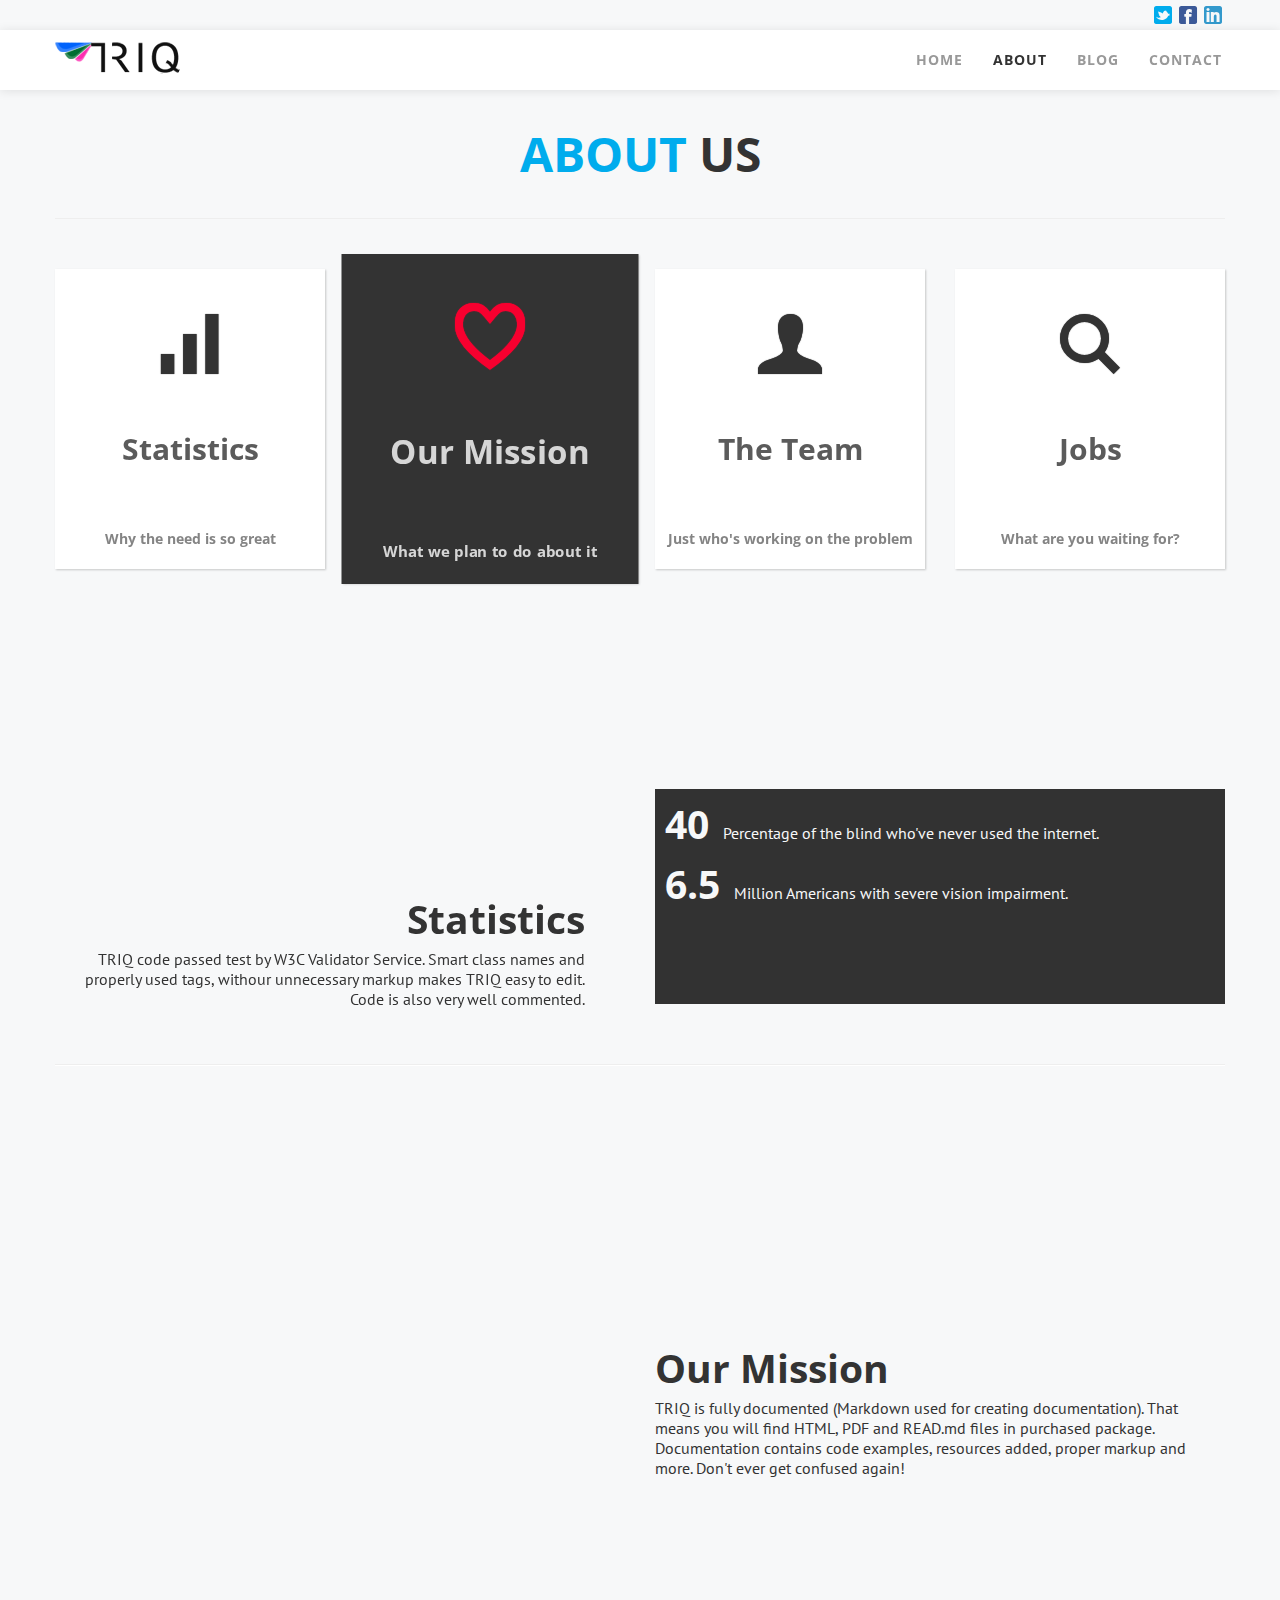
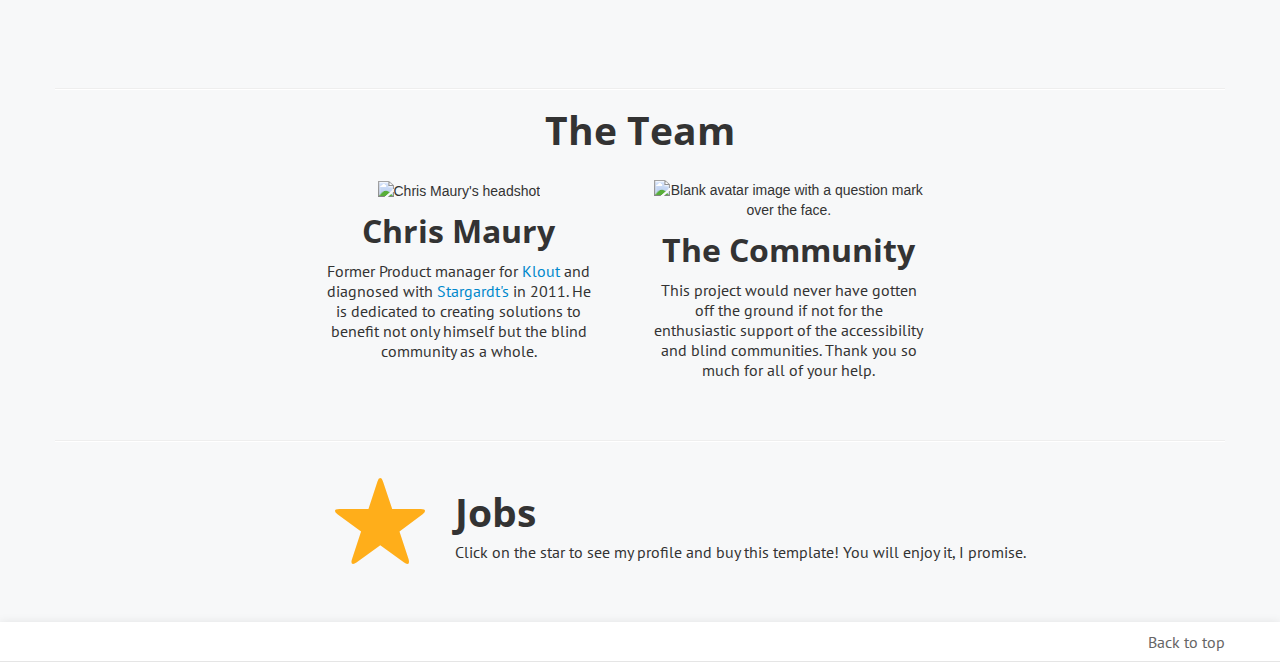
==== Template/about.html @ e73885c7 "most recent changes" ====
<!DOCTYPE html>
<html lang="en">
  <head>
    <meta charset="utf-8">
    <title>ABOUT | TRIQ Bootstrap template</title>
    <meta name="viewport" content="width=device-width, initial-scale=1.0">
    <meta name="description" content="Responsive HTML template for your app/company">
    <meta name="author" content="Oskar Żabik (oskar.zabik@gmail.com)">

    <!-- Le styles -->
    <link rel="stylesheet" href="css/bootstrap.min.css">
    <link rel="stylesheet" href="css/bootstrap-responsive.min.css">

    <link rel="stylesheet" href="css/font-awesome.css">
    <link rel="stylesheet" href="css/websymbols.css">
    <link rel="stylesheet" href="css/triq.css">
    <link rel="stylesheet" href="css/triq-responsive.css">

    <link rel="stylesheet" href="css/demo.css">

    <!-- Le HTML5 shim, for IE6-8 support of HTML5 elements -->
    <!--[if lt IE 9]>
    <script src="http://html5shim.googlecode.com/svn/trunk/html5.js"></script>
    <![endif]-->
    <!--[if IE 7]><link rel="stylesheet" href="/stylesheets/font-awesome-ie7.css"><![endif]-->

    <!-- Le favicon -->
    <link rel="shortcut icon" href="favicon.ico">

  </head>

  <body>

    <!-- Le before-navbar info -->
    <div class="before-navbar">
      <div class="container">

        <div class="pull-right">
            <p>
                <a href="#"><i class="icon-twitter-sign color-twitter"></i></a>
                <a href="#"><i class="icon-facebook-sign color-facebook"></i></a>
                <a href="#"><i class="icon-linkedin-sign color-linkedin"></i></a>
            </p>
        </div>

      </div>
    </div>

    <!-- Le TRIQ navigation -->
    <div class="navbar navbar-fixed-top">
      <div class="navbar-inner">
        <div class="container">
          <a class="brand" href="/"><img src="logo.png" alt="TRIQ template"></a>
          <a href="#footer-nav" class="btn btn-simple visible-phone pull-right">Menu</a>
          <ul class="nav pull-right hidden-phone">
            <li><a href="index.html">Home</a></li>
            <li class="active"><a href="about.html">About</a></li>
            <li><a href="blog.html">Blog</a></li>
            <li><a href="contact.html">Contact</a></li>
          </ul>
        </div>
      </div>
    </div>

	<div class="container">
		<h1 class="page-header"> <span class="color-twitter">ABOUT</span> US</h1>
		
		<div class="row">
			<ul class="ca-menu unstyled">
			    <li class="span3">
			        <a href="#stats">
			            <span class="ca-icon">u</span>
			            <div class="ca-content">
			                <h2 class="ca-main">Statistics</h2>
			                <h3 class="ca-sub">Why the need is so great</h3>
			            </div>
			        </a>
			    </li>
			    <li class="span3 active">
	                <a href="#mission">
	                    <span class="ca-icon" id="heart">O</span>
	                    <div class="ca-content">
	                        <h2 class="ca-main">Our Mission</h2>
	                        <h3 class="ca-sub">What we plan to do about it</h3>
	                    </div>
	                </a>
	            </li>
	            <li class="span3">
	                <a href="#team">
	                    <span class="ca-icon">U</span>
	                    <div class="ca-content">
	                        <h2 class="ca-main">The Team</h2>
	                        <h3 class="ca-sub">Just who's working on the problem</h3>
	                    </div>
	                </a>
	            </li>
	            <li class="span3">
	                <a href="#jobs">
	                    <span class="ca-icon">L</span>
	                    <div class="ca-content">
	                        <h2 class="ca-main">Jobs</h2>
	                        <h3 class="ca-sub">What are you waiting for?</h3>
	                    </div>
	                </a>
	            </li>
			</ul>
		</div>
	
	</div>


	<div class="showcase-container demo">
		<div id="stats" class="text-wraper">
      <div class="row">
        <div class="text demo-1 span6">
        <h1>Statistics</h1>
        <p>TRIQ code passed test by W3C Validator Service. Smart class names and properly used tags, withour unnecessary markup makes TRIQ easy to edit. Code is also very well commented.</p>
      </div>
      <div id="stats-box" class='pull-right span6'>
        <div id="stats" class="pull-left">
          <h1 class="inverted">40</h1> <p class="inverted">Percentage of the blind who've never used the internet.</p>
          <br>
          <br>
          <h1 class="inverted">6.5</h1> <p class="inverted">Million Americans with severe vision impairment.</p>
        </div> 
      </div>
      </div>
		</div>
	</div>
	<div class="clearfix"></div>

	<div class="container">
		<hr>

		<div id="mission" class="row demo-2">
			<div class="span6"></div>
			<div class="span6">
				<h1>Our Mission</h1>
				<p>TRIQ is fully documented (Markdown used for creating documentation). That means you will find HTML, PDF and READ.md files in purchased package. Documentation contains code examples, resources added, proper markup and more. Don't ever get confused again!</p>
			</div>
		</div>

		<hr>
		<h1 id="team" class="centered">The Team</h1>
		<br>
		<div class="ul-centered">
			<ul class="unstyled pagination-centered thumbnails browsers">
				<li>
          <div class="span3">
            <img src="img/profile.jpg" alt="Chris Maury's headshot">
            <h2>Chris Maury</h2>
            <p>Former Product manager for <a href="http://klout.com"target="_blank">Klout</a> and diagnosed with <a href="http://wikipedia.org/wiki/Stargardt_disease" target="_blank">Stargardt's</a> in 2011. He is dedicated to creating solutions to benefit not only himself but the blind community as a whole.</p>
          </div>
        </li>
				<li>
          <div class="span3">
            <img src="img/gravatar.png" alt="Blank avatar image with a question mark over the face.">
            <h2>The Community</h2>
            <p>This project would never have gotten off the ground if not for the enthusiastic support of the accessibility and blind communities. Thank you so much for all of your help.</p>
          </div>
        </li>
			</ul>
		</div>
		<hr>

		<div id="jobs" class="row demo-4">
			<div class="span4"><a href="/contact.html#contact"><i class="icon-websymbols" style="font-size: 86px;">R</i></a></div>
			<div class="span8">
				<h1>Jobs</h1>
				<p>Click on the star to see my profile and buy this template! You will enjoy it, I promise.</p>
			</div>
		</div>	
	</div>

    <!-- Le Footer -->
    <div class="background-white footer">
      <div class="container">
        <p class="pull-right"><a id="toplink" href="#">Back to top</a></p>
        <ul id="footer-nav" class="nav visible-phone">
          <hr>
          <h3 class="centered">Menu</h3>
          <li class="active"><a href="index.html">Home</a></li>
          <li><a href="about.html">About</a></li>
          <li><a href="blog.html">Blog</a></li>
          <li><a href="contact.html">Contact</a></li>
        </ul>
      </div>
    </div>

    <!-- Le javascript
    ================================================== -->
    <!-- Placed at the end of the document so the pages load faster -->
    <script src="js/jquery.js"></script>
    <script src="js/bootstrap.js"></script>
    <script src="js/jquery.scrollto-1.4.3.1-min.js"></script>  
    <script src="js/jquery.localscroll-1.2.7-min.js"></script>
    <script src="js/triq.js"></script>

  </body>
</html>
---- Template/css/websymbols.css ----
/* Generated by Font Squirrel (http://www.fontsquirrel.com) on November 16, 2011 */

@font-face {
    font-family: 'WebSymbolsRegular';
    src: url('../font/websymbols-regular-webfont.eot');
    src: url('../font/websymbols-regular-webfont.eot?#iefix') format('embedded-opentype'),
         url('../font/websymbols-regular-webfont.woff') format('woff'),
         url('../font/websymbols-regular-webfont.ttf') format('truetype'),
         url('../font/websymbols-regular-webfont.svg#WebSymbolsRegular') format('svg');
    font-weight: normal;
    font-style: normal;
}

i.icon-websymbols {
	font-family: 'WebSymbolsRegular';
	font-style: normal;
	font-size: 14px;
}
---- Template/css/triq.css ----
@import url(http://fonts.googleapis.com/css?family=Open+Sans+Condensed:300,700);
@import url(http://fonts.googleapis.com/css?family=Alegreya:400italic);
@import url(http://fonts.googleapis.com/css?family=Lato:300,400,700);
@import url(http://fonts.googleapis.com/css?family=PT+Sans:400,700);
/* 
*           Layout stylesheet
* ======================================
* Project:     TRIQ
* Version:     1.0
* Last change: 10/20/2012
* Author:      Oskar Zabik
* Author URI:  oskar.zabik@gmail.com
* --------------------------------------
*           Table of contents
* ======================================
* 
* $BEFORE_NAVBAR - signup/short contact row
* $NAVBAR - navigation
* $GLOBAL
*     $$SHOWCASE
*     $$BACKGROUNDS
*     $$ANIMATED-MENUS
*     $$HOMEPAGE-ELEMENTS
*     $$QUOTES
*     $$FONT-ICON-COLORS
*     $$ICON-SQUARED - css3 animated icons
*     $$CAROUSEL
*     $$BUTTON_STYLES
* $FOOTER
* $FONTS
*     $$FONT-GLOBALS
*     $$FONT-BLOG
*     $$FONT-BLOG
* $BLOG
* $PORTFOLIO
*     $$FULL-WIDTH
*     $$THUMNAILS
* $CONTACT
*/
/* $BEFORE-NAVBAR */
.before-navbar {
  position: fixed;
  top: 0;
  width: 100%;
}
.before-navbar a {
  position: relative;
  top: 4px;
  margin-right: 3px;
}
.before-navbar p {
  margin-top: 2px;
  margin-bottom: 5px;
}

/* $NAVBAR */
.navbar .btn {
  margin-top: 10px;
}

.navbar .nav.pull-right {
  margin-right: -12px;
}

.navbar .nav > li > a {
  -webkit-box-shadow: none;
  -moz-box-shadow: none;
  box-shadow: none;
  padding: 20px 15px;
  color: #999999;
  text-shadow: none;
}
.navbar .nav > li > a:hover {
  color: inherit;
}
.navbar .nav > li.active > a {
  -webkit-box-shadow: none;
  -moz-box-shadow: none;
  box-shadow: none;
  background: none;
  color: #333333;
}
.navbar .nav > li.active > a:hover {
  -webkit-box-shadow: none;
  -moz-box-shadow: none;
  box-shadow: none;
  background: inherit;
  color: #333333;
}

.navbar-inner {
  border: none;
  background: white;
  background-image: none;
  box-shadow: none;
}
.navbar-inner .brand {
  padding: 12px 20px 10px;
}

/* Dropdowns */
.dropdown-menu {
  margin-top: 11px;
}

.navbar .nav li.dropdown.open > .dropdown-toggle,
.navbar .nav li.dropdown.active > .dropdown-toggle,
.navbar .nav li.dropdown.open.active > .dropdown-toggle {
  background: none;
  color: #333333;
}

.sticky {
  position: fixed;
  top: -100px;
}

/* $GLOBAL */
body {
  padding-top: 90px;
  background: #f7f8f9;
}

.well {
  background: #fff;
}

.ul-centered {
  overflow: hidden;
  width: 100%;
}
.ul-centered ul {
  position: relative;
  left: 50%;
  float: left;
}
.ul-centered ul li {
  position: relative;
  left: -57%;
}

/* $$SHOWCASE */
.showcase-container .text-wraper {
  margin: 0 auto;
  width: 1170px;
}
.showcase-container .text-wraper .text {
  position: absolute;
  max-width: 50%;
}
.showcase-container .text-wraper .text p, .showcase-container .text-wraper .text h1, .showcase-container .text-wraper .text h2, .showcase-container .text-wraper .text h3, .showcase-container .text-wraper .text h4, .showcase-container .text-wraper .text h5 {
  padding-right: 40px;
}

/* $$BACKGROUNDS */
.background-white {
  padding: 10px 0;
  background: #fff;
}

.background-light-grey {
  padding: 10px 0;
  background: #f3f3f3;
}

.background-grey {
  padding: 10px 0;
  background: #333;
}

.background-dark {
  padding: 10px 0;
  background: #111;
}

.background-blue {
  padding: 10px 0;
  background: #e7f4f8;
}

/* $$ANIMATED-MENUS */
.ca-menu li {
  position: relative;
  overflow: hidden;
  margin-bottom: 40px;
  height: 300px;
  background: #fff;
  -webkit-box-shadow: 1px 1px 2px rgba(0, 0, 0, 0.2);
  -moz-box-shadow: 1px 1px 2px rgba(0, 0, 0, 0.2);
  box-shadow: 1px 1px 2px rgba(0, 0, 0, 0.2);
  -webkit-transition: all 300ms linear;
  -moz-transition: all 300ms linear;
  -ms-transition: all 300ms linear;
  -o-transition: all 300ms linear;
  transition: all 300ms linear;
}

.ca-menu li a {
  position: relative;
  display: block;
  width: 100%;
  height: 100%;
  color: #333;
  text-align: left;
}

.ca-icon {
  position: absolute;
  top: 0px;
  left: 0px;
  width: 100%;
  height: 50%;
  color: #333;
  text-align: center;
  text-shadow: 0px 0px 1px #333;
  font-size: 60px;
  font-family: 'WebSymbolsRegular', cursive;
  line-height: 150px;
  -webkit-transition: all 400ms linear;
  -moz-transition: all 400ms linear;
  -ms-transition: all 400ms linear;
  -o-transition: all 400ms linear;
  transition: all 400ms linear;
}

.ca-icon#heart {
  color: #f7002f;
  text-shadow: 0px 0px 1px #f7002f;
}

.ca-content {
  position: absolute;
  top: 50%;
  left: 0px;
  width: 100%;
  height: 50%;
}

.ca-main {
  text-align: center;
  font-size: 30px;
  opacity: 0.8;
  -webkit-transition: all 200ms linear;
  -moz-transition: all 200ms linear;
  -ms-transition: all 200ms linear;
  -o-transition: all 200ms linear;
  transition: all 200ms linear;
}

.ca-sub {
  position: absolute;
  bottom: 0px;
  left: 0px;
  width: 100%;
  color: #666;
  text-align: center;
  font-size: 14px;
  line-height: 40px;
  opacity: 0.8;
  -webkit-transition: all 200ms linear;
  -moz-transition: all 200ms linear;
  -ms-transition: all 200ms linear;
  -o-transition: all 200ms linear;
  transition: all 200ms linear;
}

.ca-menu li:hover, .ca-menu li.active {
  z-index: 999;
  background-color: #333;
  -webkit-transform: scale(1.1);
  -moz-transform: scale(1.1);
  -ms-transform: scale(1.1);
  -o-transform: scale(1.1);
  transform: scale(1.1);
}

.ca-menu li:hover .ca-icon {
  color: #2f96b4;
  font-size: 90px;
}

.ca-menu li:hover .ca-icon#heart {
  -webkit-animation: smallToBig 900ms alternate infinite ease;
  -moz-animation: smallToBig 900ms alternate infinite ease;
  -ms-animation: smallToBig 900ms alternate infinite ease;
  animation: smallToBig 900ms alternate infinite ease;
}

.ca-menu li.active .ca-icon#heart {
  -webkit-animation: none;
  -moz-animation: none;
  -ms-animation: none;
  animation: none;
}

.ca-menu li:hover .ca-main {
  color: #FFF;
  -webkit-animation: smallToBig 300ms ease;
  -moz-animation: smallToBig 300ms ease;
  -ms-animation: smallToBig 300ms ease;
  animation: smallToBig 300ms ease;
}

.ca-menu li.active .ca-main {
  color: #FFF;
  transform: scale(1);
  -webkit-animation: none;
  -moz-animation: none;
  -ms-animation: none;
  animation: none;
}

.ca-menu li:hover .ca-sub {
  color: #FFF;
  -webkit-animation: moveFromBottom 500ms ease;
  -moz-animation: moveFromBottom 500ms ease;
  -ms-animation: moveFromBottom 500ms ease;
  animation: moveFromBottom 500ms ease;
}

.ca-menu li.active .ca-sub {
  color: #FFF;
  -webkit-animation: none;
  -moz-animation: none;
  -ms-animation: none;
  animation: none;
}

/* animations used in ca-menu */
@-webkit-keyframes smallToBig {
  from {
    -webkit-transform: scale(0.1);
  }

  to {
    -webkit-transform: scale(1);
  }
}

@-moz-keyframes smallToBig {
  from {
    -moz-transform: scale(0.1);
  }

  to {
    -moz-transform: scale(1);
  }
}

@-ms-keyframes smallToBig {
  from {
    -ms-transform: scale(0.1);
  }

  to {
    -ms-transform: scale(1);
  }
}

@-webkit-keyframes moveFromBottom {
  from {
    -webkit-transform: translateY(100%);
  }

  to {
    -webkit-transform: translateY(0%);
  }
}

@-moz-keyframes moveFromBottom {
  from {
    -moz-transform: translateY(100%);
  }

  to {
    -moz-transform: translateY(0%);
  }
}

@-ms-keyframes moveFromBottom {
  from {
    -ms-transform: translateY(100%);
  }

  to {
    -ms-transform: translateY(0%);
  }
}

/* $$HOMEPAGE-ELEMENTS */
.featured {
  padding: 40px 0;
  height: 100%;
  vertical-align: middle;
}
.featured .excerpt {
  height: 100%;
  vertical-align: middle;
}
.featured img {
  max-width: 100%;
}

.testimonials {
  padding: 40px 0;
}

.info-centered {
  margin-top: 50px;
  margin-bottom: 50px;
  text-align: center;
}
.info-centered p {
  display: inline-block;
  margin-top: 28px;
  margin-right: 15px;
  vertical-align: top;
}

.strip {
  padding: 20px 0;
}
.strip p {
  margin-top: 8px;
  margin-bottom: 0;
}

/* $$QUOTES */
.quote-cloud {
  margin: 40px 0;
}
.quote-cloud .attribution {
  position: relative;
  padding: 20px 100px 20px 20px;
  text-align: right;
}
.quote-cloud .thumb {
  position: absolute;
  right: 10px;
  bottom: 5px;
  display: block;
  width: 70px;
  height: 70px;
  border: 5px solid #fff;
  box-shadow: inset 1px 1px 3px rgba(0, 0, 0, 0.2), 0 1px 2px rgba(0, 0, 0, 0.4);
}

.quote-cloud blockquote {
  position: relative;
  padding: 30px;
  border-radius: 5px;
  background: #fff;
  box-shadow: inset 0 2px 0 rgba(204, 204, 204, 0.7), -4px -3px 20px rgba(0, 0, 0, 0.2);
}
.quote-cloud blockquote:after, .quote-cloud blockquote:before {
  position: absolute;
  top: 100%;
  width: 0;
  height: 0;
  border: solid transparent;
  content: " ";
  pointer-events: none;
}
.quote-cloud blockquote:after {
  top: 100%;
  right: 40px;
  margin-left: -10px;
  border-width: 10px;
  border-top-color: #fff;
}
.quote-cloud blockquote:before {
  left: 65%;
  margin-left: -11px;
  border-width: 11px;
  border-top-color: rgba(0, 0, 0, 0.01);
}

.quote-cloud blockquote p {
  position: relative;
}
.quote-cloud blockquote p:before {
  position: absolute;
  top: 0px;
  left: -105px;
  color: #333333;
  content: '\201C';
  text-shadow: 7px 14px 10px rgba(0, 0, 0, 0.1);
  font-weight: 700;
  font-style: normal;
  font-size: 175px;
  font-family: serif;
}

/* dont make font icons underlined on hover inside link */
a > i {
  color: #666666;
  font-size: 24px;
}
a > i:hover {
  text-decoration: none;
}

/* $$FONT-ICON-COLORS */
a:hover > i.hover-color-facebook {
  color: #3B5998;
}

a:hover > i.hover-color-twitter {
  color: #00ACED;
}

a:hover > i.hover-color-pinterest {
  color: #CB2027;
}

a:hover > i.hover-color-github {
  color: #4183C4;
}

a:hover > i.hover-color-linkedin {
  color: #3399CC;
}

.color-facebook {
  color: #3B5998;
}

.color-twitter {
  color: #00ACED;
}

.color-pinterest {
  color: #CB2027;
}

.color-github {
  color: #4183C4;
}

.color-linkedin {
  color: #3399CC;
}

/* $$ICON-SQUARED */
a.icon-squared {
  position: relative;
  display: inline-block;
  width: 80px;
  height: 80px;
  text-align: center;
}
a.icon-squared i {
  font-size: 36px;
  line-height: 40px;
}
a.icon-squared article {
  -webkit-transition: -webkit-transform 0.4s linear, background-color 0s linear, color 0s linear;
  -webkit-transition-delay: 0s, 0.2s, 0.2s;
  -moz-transition: -moz-transform 0.4s linear, background-color 0s linear 0.2s, color 0s linear 0.2s;
  -o-transition: -o-transform 0.4s linear, background-color 0s linear 0.2s, color 0s linear 0.2s;
  transition: transform 0.4s linear, background-color 0s linear 0.2s, color 0s linear 0.2s;
  -webkit-transform: perspective(300px) rotateY(0deg);
  -moz-transform: perspective(300px) rotateY(0deg);
  -ms-transform: perspective(300px) rotateY(0deg);
  -o-transform: perspective(300px) rotateY(0deg);
  transform: perspective(300px) rotateY(0deg);
  position: absolute;
  display: block;
  width: 100%;
  height: 100%;
  background-color: #333;
  box-shadow: 0 0 6px -2px black, 0 0 45px -20px black;
  color: #fff;
  line-height: 90px;
  cursor: pointer;
}
a.icon-squared span {
  display: block;
  transition: transform 0s linear 0.2s, text-shadow 0s linear 0.2s;
  -webkit-font-smoothing: subpixel-antialiased;
  font-smoothing: antialiased;
}

a.icon-squared:hover article {
  -webkit-transition: -webkit-transform 0.2s linear, background-color 0s linear, color 0s linear;
  -webkit-transition-delay: 0s, 0.1s, 0.1s;
  -moz-transition: -moz-transform 0.2s linear, background-color 0s linear 0.1s, color 0s linear 0.1s;
  -o-transition: -o-transform 0.2s linear, background-color 0s linear 0.1s, color 0s linear 0.1s;
  transition: transform 0.2s linear, background-color 0s linear 0.1s, color 0s linear 0.1s;
  -webkit-transform: perspective(300px) rotateY(180deg);
  -moz-transform: perspective(300px) rotateY(180deg);
  -ms-transform: perspective(300px) rotateY(180deg);
  -o-transform: perspective(300px) rotateY(180deg);
  transform: perspective(300px) rotateY(180deg);
  color: #eee;
}

a.icon-squared:hover span {
  -webkit-transition: -webkit-transform 0s linear, text-shadow 0s linear;
  -webkit-transition-delay: 0.1s, 0.1s;
  -moz-transition: -moz-transform 0s linear 0.1s, text-shadow 0s linear 0.1s;
  -o-transition: -o-transform 0s linear 0.1s, text-shadow 0s linear 0.1s;
  transition: transform 0s linear 0.1s, text-shadow 0s linear 0.1s;
  -webkit-transform: scale(-1, 1);
  -moz-transform: scale(-1, 1);
  -ms-transform: scale(-1, 1);
  -o-transform: scale(-1, 1);
  transform: scale(-1, 1);
  text-shadow: 0 0 50px rgba(255, 255, 255, 0.5);
}

a.icon-squared.color-facebook:hover article {
  background-color: #3B5998;
}

a.icon-squared.color-twitter:hover article {
  background-color: #00ACED;
}

a.icon-squared.color-pinterest:hover article {
  background-color: #CB2027;
}

a.icon-squared.color-github:hover article {
  background-color: #4183C4;
}

a.icon-squared.color-linkedin:hover article {
  background-color: #3399CC;
}

/* $$CAROUSEL */
.carousel-control {
  top: 50%;
  border: none;
  background: none;
  color: #333;
}
.carousel-control:hover {
  color: inherit;
}

.carousel {
  border: 3px solid #FFF;
}
.carousel .item {
  margin: 0 auto;
}
.carousel.add-shadow:after {
  position: absolute;
  left: 50%;
  display: block;
  margin: 3px auto;
  margin-left: -390px;
  width: 957px;
  height: 43px;
  background: url(../img/slider_shadow_medium.png) no-repeat;
  content: "";
}

/* $$BUTTON-STYLES */
.btn-simple {
  -webkit-border-radius: 5px;
  -moz-border-radius: 5px;
  -ms-border-radius: 5px;
  -o-border-radius: 5px;
  border-radius: 5px;
  padding: 7px 30px;
  border: none;
  background-image: none;
  text-shadow: none;
  -webkit-box-shadow: 2px 2px 2px rgba(0, 0, 0, 0.2);
  -moz-box-shadow: 2px 2px 2px rgba(0, 0, 0, 0.2);
  box-shadow: 2px 2px 2px rgba(0, 0, 0, 0.2);
}

.btn-wide {
  display: block;
  margin: 20px 0 20px;
  width: 100%;
}

.btn-huge {
  padding: 8px 50px;
}

.btn-arrow-right {
  -webkit-border-radius: 0;
  -moz-border-radius: 0;
  -ms-border-radius: 0;
  -o-border-radius: 0;
  border-radius: 0;
  -webkit-box-shadow: none;
  -moz-box-shadow: none;
  box-shadow: none;
  position: relative;
}
.btn-arrow-right:after {
  position: absolute;
  top: 0;
  right: -17px;
  width: 0;
  height: 0;
  border-top: 17px solid transparent;
  border-bottom: 17px solid transparent;
  border-left: 17px solid #fe690f;
  content: "";
}

.btn-orange {
  background: #fe690f;
  color: #fff;
}
.btn-orange:hover {
  background: #fe690f;
}
.btn-orange:active {
  -webkit-box-shadow: none;
  -moz-box-shadow: none;
  box-shadow: none;
}
.btn-orange.btn-huge {
  position: relative;
  left: -40px;
  margin-top: 40px;
  padding: 30px 60px;
}
.btn-orange.btn-huge.btn-arrow-right:after {
  right: -40px;
  border-top: 40px solid transparent;
  border-bottom: 40px solid transparent;
  border-left: 40px solid #fe690f;
}

.btn-blue {
  background: #2f96b4;
  color: #fff;
}
.btn-blue:hover {
  background: #2f96b4;
}
.btn-blue:active {
  -webkit-box-shadow: none;
  -moz-box-shadow: none;
  box-shadow: none;
}
.btn-blue.btn-huge {
  position: relative;
  left: -40px;
  margin-top: 40px;
  padding: 30px 60px;
}
.btn-blue.btn-huge.btn-arrow-right:after {
  right: -40px;
  border-top: 40px solid transparent;
  border-bottom: 40px solid transparent;
  border-left: 40px solid #2f96b4;
}

/* $FOOTER */
.footer {
  -webkit-box-shadow: inset 0 -1px 0 rgba(0, 0, 0, 0.1), 0 1px 10px rgba(0, 0, 0, 0.1);
  -moz-box-shadow: inset 0 -1px 0 rgba(0, 0, 0, 0.1), 0 1px 10px rgba(0, 0, 0, 0.1);
  box-shadow: inset 0 -1px 0 rgba(0, 0, 0, 0.1), 0 1px 10px rgba(0, 0, 0, 0.1);
}
.footer a {
  color: #666;
}
.footer p {
  margin-bottom: 0;
  color: #666;
}
.footer #footer-nav {
  margin-top: 40px;
}
.footer #footer-nav h3 {
  position: relative;
  top: -5px;
}
.footer #footer-nav li a {
  -webkit-border-radius: 5px;
  -moz-border-radius: 5px;
  -ms-border-radius: 5px;
  -o-border-radius: 5px;
  border-radius: 5px;
  display: block;
  margin-top: 10px;
  padding: 10px 15px;
  background: #333;
  color: white;
  text-align: center;
  font-size: 130%;
}
.footer #footer-nav li a .caret {
  position: absolute;
  left: 10px;
  top: 10px;
  border-width: 10px;
  border-top-color: rgba(255, 255, 255, 0.8);
  border-bottom-color: rgba(255, 255, 255, 0.8);
}
.footer #footer-nav .dropdown-menu {
  position: relative;
  display: block;
  width: auto;
  float: none;
  border: none;
  -webkit-box-shadow: none;
  -moz-box-shadow: none;
  box-shadow: none;
  margin-left: 45px;
  margin-top: 0;
}

/* $FONTS */
/* $$FONT-GLOBALS */

.navbar .nav > li a {
  text-transform: uppercase;
  letter-spacing: 1px;
  font-weight: 700;
  font-size: 14px;
  font-family: 'Open Sans Condensed', Helvetica, sans-serif;
}

h1, h2, h3, h4, h5 {
  font-weight: 700;
  font-family: 'Open Sans Condensed', Helvetica, sans-serif;
}

p {
  font-family: 'PT Sans', Helvetica, Arial, sans-serif;
  font-size: 16px;
}

.centered {
  text-align: center;
}

h1.page-header,
h2.page-header,
h3.page-header,
h4.page-header,
h5.page-header {
  text-align: center;
  font-weight: 700;
  font-family: 'Open Sans Condensed', Helvetica, sans-serif;
}

h1.page-header {
  margin: 30px 0 50px;
  padding-bottom: 30px;
  font-size: 48px;
  line-height: 68px;
}

h2.page-header {
  color: #333333;
  font-size: 36px;
}

.well h1, .well h2, .well h3, .well h4, .well h5 {
  font-family: "PT Sans", Helvetica, sans-serif;
  font-weight: 700;
}
.well p {
  font-family: "PT Sans", Helvetica, sans-serif;
  font-weight: 300;
}

.featured h1 {
  text-transform: uppercase;
}
.featured h1, .featured h2, .featured h3, .featured h4, .featured h5 {
  font-weight: 700;
  font-size: 68px;
  font-family: 'Open Sans Condensed', Helvetica, sans-serif;
  line-height: 60px;
}
.featured h2 {
  font-size: 58px;
}
.featured h3 {
  font-size: 56px;
}
.featured h4 {
  font-size: 48px;
}
.featured h5 {
  font-size: 36px;
}
.featured p {
  font-size: 18px;
  font-family: 'PT Sans', Helvetica, sans-serif;
  line-height: 32px;
}

.testimonials h1, .testimonials h2, .testimonials h3, .testimonials h4, .testimonials h5 {
  text-align: center;
  font-weight: 700;
  font-family: 'Open Sans Condensed', Helvetica, sans-serif;
}
.testimonials p {
  color: #777;
  font-weight: 300;
  font-weight: 300;
  font-size: 16px;
  font-family: 'PT Sans', Helvetica, sans-serif;
}

.background-grey {
  color: #F2F2F2;
}

.strip p, .strip button, .strip a {
  font-weight: 400;
  font-family: 'PT Sans', Helvetica, sans-serif;
}
.strip p {
  font-size: 16px;
}

.quote-cloud cite {
  color: #fff;
  font-weight: 700;
  font-style: italic;
  font-family: 'Alegreya', serif;
}
.quote-cloud .author {
  color: rgba(0, 0, 0, 0.8);
  text-shadow: 0 1px 1px rgba(255, 255, 255, 0.7);
  font-weight: 700;
  font-size: 22px;
  font-family: 'Alegreya SC', serif;
}
.quote-cloud blockquote p {
  color: #333;
  text-indent: 100px;
  font-weight: 400;
  font-style: italic;
  font-size: 24px;
  font-family: 'Alegreya', serif;
  line-height: 40px;
}

.info-centered p {
  font-weight: 400;
  font-size: 30px;
  font-family: 'Lato', Helvetica, sans-serif;
}

/* $$FONT-BLOG */
.blog-excerpt h1, .blog-excerpt h2, .blog-excerpt .posted-on {
  font-family: 'Open Sans Condensed', Helvetica, sans-serif;
}
.blog-excerpt h1 a, .blog-excerpt h2 a, .blog-excerpt .posted-on a {
  -webkit-transition: opacity 0.2s;
  -moz-transition: opacity 0.2s;
  -o-transition: opacity 0.2s;
  transition: opacity 0.2s;
  color: inherit;
  text-decoration: none;
}
.blog-excerpt h1 a:hover, .blog-excerpt h2 a:hover, .blog-excerpt .posted-on a:hover {
  filter: progid:DXImageTransform.Microsoft.Alpha(Opacity=80);
  opacity: 0.8;
}
.blog-excerpt h2 {
  text-transform: uppercase;
  font-size: 90px;
  line-height: 80px;
}
.blog-excerpt .posted-on {
  font-weight: 700;
  font-size: 48px;
  line-height: 30px;
}
.blog-excerpt .posted-on span {
  text-align: center;
  text-transform: uppercase;
  font-size: 30px;
}
.blog-excerpt .content p {
  font-size: 16px;
  font-family: 'PT Sans', Arial, Helvetica, sans-serif;
  line-height: 24px;
}

/* $$FONT-PORTFOLIO */
.portfolio-item .desc h2 {
  color: white;
  font-family: 'Open Sans Condensed', Helvetica, sans-serif;
  font-weight: 300;
  font-size: 30px;
  line-height: 45px;
}

/* $BLOG */
.blog-excerpt {
  position: relative;
  margin-bottom: 100px;
}
.blog-excerpt .title-block {
  position: relative;
}
.blog-excerpt .title-block .posted-on {
  display: block;
  padding: 20px 30px;
  color: #111;
}
.blog-excerpt .title-block .posted-on span {
  display: block;
}
.blog-excerpt .title-dark {
  background: #111;
  color: #eee;
}
.blog-excerpt .title-dark .posted-on {
  background: #eee;
}
.blog-excerpt .title-blue {
  background: #2f96b4;
  color: #fff;
}
.blog-excerpt .title-blue .posted-on {
  background: #fff;
}
.blog-excerpt .title-block {
  padding: 80px 40px;
}

/* Title left */
.blog-excerpt.title-left .title-block .posted-on {
  position: absolute;
  top: -10px;
  right: -20px;
}
.blog-excerpt.title-left .title-block .posted-on:after {
  /* add ribbon */
  position: absolute;
  right: 0;
  bottom: -40px;
  display: block;
  width: 0;
  height: 0;
  border-top: 20px solid #595959;
  border-right: 20px solid transparent;
  border-bottom: 20px solid transparent;
  content: "";
}
.title-right .blog-excerpt.title-left .title-block .posted-on:after {
  left: 0;
}
.blog-excerpt.title-left .content img {
  position: relative;
  max-width: 480px;
  left: -30px;
  z-index: -1;
  margin-bottom: 15px;
}

/* Title right */
.blog-excerpt.title-right {
  text-align: right;
}
.blog-excerpt.title-right .title-block .posted-on {
  position: absolute;
  top: -10px;
  left: -20px;
}
.blog-excerpt.title-right .title-block .posted-on:after {
  /* add ribbon */
  position: absolute;
  left: 0;
  bottom: -20px;
  display: block;
  width: 0;
  height: 0;
  border-top: 20px solid #595959;
  border-left: 20px solid transparent;
  content: "";
}
.title-right .blog-excerpt.title-right .title-block .posted-on:after {
  left: 0;
}
.blog-excerpt.title-right .content img {
  position: relative;
  max-width: 480px;
  right: 0;
  z-index: -1;
  margin-bottom: 15px;
}

.pagination > ul > li:first-child > a,
.pagination > ul > li:last-child > a {
  -webkit-border-radius: 0;
  -moz-border-radius: 0;
  -ms-border-radius: 0;
  -o-border-radius: 0;
  border-radius: 0;
}

.pagination > ul > li > a {
  background-color: #eee;
  color: #333;
  border-color: #CCC;
}

/* $PORTFOLIO */
/* $$FULL-WIDTH */
.portfolio-item {
  margin-top: 35px;
  margin-bottom: 35px;
}
.portfolio-item .image-wrapper {
  position: absolute;
  overflow: hidden;
  max-width: 50%;
  max-height: 500px;
}
.portfolio-item .image-wrapper img {
  display: inline-block;
  float: left;
  max-height: inherit;
}
.portfolio-item .image-wrapper a {
  filter: progid:DXImageTransform.Microsoft.Alpha(Opacity=0);
  opacity: 0;
  position: absolute;
  top: 0;
  left: 0;
  width: 100%;
  height: 100%;
  background: rgba(204, 204, 204, 0.4);
  text-align: center;
  -webkit-transition: opacity 0.2s;
  -moz-transition: opacity 0.2s;
  -o-transition: opacity 0.2s;
  transition: opacity 0.2s;
}
.portfolio-item .image-wrapper a:hover {
  filter: progid:DXImageTransform.Microsoft.Alpha(Opacity=100);
  opacity: 1;
  text-decoration: none;
}
.portfolio-item .image-wrapper a span {
  position: relative;
  top: 50%;
  padding: 5px 10px;
  background: #2f96b4;
  color: white;
}
.portfolio-item .desc {
  display: table-cell;
  vertical-align: middle;
}
.portfolio-item .left.text {
  position: relative;
  display: table;
  float: left;
  width: 450px;
  height: inherit;
  text-align: right;
}
.portfolio-item .right.text {
  position: relative;
  display: table;
  float: right;
  width: 450px;
  height: inherit;
  text-align: left;
}

.portfolio-item.full-width {
  height: 500px;
}
.portfolio-item.full-width .left .desc:before {
  /* add stripe behind the title */
  position: absolute;
  z-index: -99999999;
  display: block;
  margin-top: 8px;
  padding-right: 35px;
  width: 100%;
  height: 50px;
  background: #2f96b4;
  content: "";
}
.portfolio-item.full-width .left .image-wrapper {
  left: 0;
}
.portfolio-item.full-width .right .desc:before {
  /* add stripe behind the title */
  position: absolute;
  right: 0;
  z-index: -99999999;
  display: block;
  margin-top: 8px;
  padding-left: 35px;
  width: 100%;
  height: 50px;
  background: #2f96b4;
  content: "";
}
.portfolio-item.full-width .right .image-wrapper {
  right: 0;
}

/* $$THUMBNAILS */
#portfolio-nav li {
  text-align: right;
}
#portfolio-nav li a {
  -webkit-border-radius: 0;
  -moz-border-radius: 0;
  -ms-border-radius: 0;
  -o-border-radius: 0;
  border-radius: 0;
  display: inline-block;
  margin-bottom: 5px;
  padding: 5px 10px;
  border: none;
  background: #111;
  color: #fff;
}

.portfolio-thumbnails .portfolio-item {
  -webkit-box-shadow: 1px 1px 2px rgba(0, 0, 0, 0.3);
  -moz-box-shadow: 1px 1px 2px rgba(0, 0, 0, 0.3);
  box-shadow: 1px 1px 2px rgba(0, 0, 0, 0.3);
  overflow: hidden;
  margin-top: 0;
  height: 155px;
}
.portfolio-thumbnails .portfolio-item .image-wrapper {
  position: relative;
  max-width: 100%;
  max-height: 100%;
}
.portfolio-thumbnails .portfolio-item .image-wrapper img {
  max-width: 245px;
}

/* $CONTACT */
#contact-map {
  width: 100%;
}
---- Template/css/triq-responsive.css ----
@media (min-width: 1200px) {
  .portfolio-item.full-width .left {
    width: 560px;
  }
  .portfolio-item.full-width .right {
    width: 560px;
  }

  .portfolio-thumbnails .portfolio-item {
    height: 190px;
  }
  .portfolio-thumbnails .portfolio-item .image-wrapper img {
    max-width: 300px;
  }

  .blog-excerpt .title-block {
    padding: 80px 80px;
  }

  .blog-excerpt.title-left .content img,
  .blog-excerpt.title-right .content img {
    max-width: 600px;
  }

  .carousel.add-shadow:after {
    margin-left: -478px;
    background: url(../img/slider_shadow.png) no-repeat;
  }
}
/* Portrait tablet to landscape and desktop */
@media (min-width: 768px) and (max-width: 979px) {
  body {
    padding-top: 0;
  }

  .btn-huge {
    padding-right: 35px;
    padding-left: 35px;
  }

  .featured h1, .featured h2, .featured h3, .featured h4, .featured h5 {
    font-size: 54px;
    line-height: 50px;
  }

  .carousel.add-shadow:after {
    margin-left: -303px;
    width: 606px;
    background-image: url(../img/slider_shadow_tablet.png);
  }

  .navbar {
    margin-bottom: 0;
  }
  .navbar .nav.pull-right {
    margin-right: 0;
  }

  .before-navbar {
    position: relative;
  }
  .before-navbar .container {
    padding: 0 10px;
    width: auto;
  }

  .portfolio-item.full-width {
    height: auto;
  }
  .portfolio-item.full-width .left,
  .portfolio-item.full-width .right {
    display: block;
    width: auto;
    float: none;
  }
  .portfolio-item.full-width .left .desc:before,
  .portfolio-item.full-width .right .desc:before {
    display: none;
  }
  .portfolio-item.full-width .desc {
    text-align: center;
  }
  .portfolio-item.full-width .desc h1, .portfolio-item.full-width .desc h2, .portfolio-item.full-width .desc h3 {
    background: #2f96b4;
  }
  .portfolio-item .image-wrapper {
    position: relative;
    max-width: 100%;
    width: auto;
    max-height: none;
    height: auto;
    float: none;
  }
  .portfolio-item .image-wrapper img {
    display: block;
  }

  .portfolio-thumbnails .portfolio-item {
    height: 184px;
  }
  .portfolio-thumbnails .portfolio-item .image-wrapper img {
    max-width: 290px;
  }

  .blog-excerpt h2 {
    font-size: 62px;
    line-height: 60px;
  }
  .blog-excerpt .title-block {
    padding: 80px 20px 10px;
  }

  .blog-excerpt.title-left .content img,
  .blog-excerpt.title-right .content img {
    max-width: 382px;
  }
}
/* Landscape phone to portrait tablet */
@media (max-width: 767px) {
  body {
    padding-top: 0;
  }

  .background-grey,
  .background-white,
  .background-light-grey,
  .background-dark,
  .background-blue {
    margin-left: -20px;
    margin-right: -20px;
    padding-right: 20px;
    padding-left: 20px;
  }

  .strip .pull-right,
  .strip .pull-left {
    float: none;
    display: block;
    margin: 0 auto;
    text-align: center;
    margin-top: 5px;
  }

  .featured h1 {
    font-size: 48px;
    line-height: 48px;
  }

  .featured img.pull-right,
  .featured img.pull-left {
    display: block;
    width: auto;
    margin: 25px auto;
    float: none;
  }

  .showcase-container .text-wraper {
    width: auto;
  }
  .showcase-container .text-wraper .text {
    position: relative;
    max-width: 100%;
  }
  .showcase-container .text-wraper .text p, .showcase-container .text-wraper .text h1, .showcase-container .text-wraper .text h2, .showcase-container .text-wraper .text h3, .showcase-container .text-wraper .text h4, .showcase-container .text-wraper .text h5 {
    padding-right: 0;
  }

  .carousel.add-shadow:after {
    background-image: none;
    display: none;
  }

  .ca-menu {
    display: none;
  }

  .navbar {
    margin-bottom: 0;
  }
  .navbar .nav.pull-right {
    margin-right: 0;
  }

  .before-navbar {
    position: relative;
  }

  .portfolio-item.full-width {
    height: auto;
  }
  .portfolio-item.full-width .left,
  .portfolio-item.full-width .right {
    display: block;
    width: auto;
    float: none;
  }
  .portfolio-item.full-width .left .desc:before,
  .portfolio-item.full-width .right .desc:before {
    display: none;
  }
  .portfolio-item.full-width .desc {
    text-align: center;
  }
  .portfolio-item.full-width .desc h1, .portfolio-item.full-width .desc h2, .portfolio-item.full-width .desc h3 {
    background: #2f96b4;
  }
  .portfolio-item .image-wrapper {
    position: relative;
    max-width: 100%;
    width: auto;
    max-height: none;
    height: auto;
    float: none;
  }
  .portfolio-item .image-wrapper img {
    display: block;
  }

  #portfolio-nav li {
    display: inline-block;
    float: left;
    margin-right: 10px;
  }

  .portfolio-thumbnails .portfolio-item {
    float: left;
    margin-right: 5px;
    height: 190px;
  }
  .portfolio-thumbnails .portfolio-item .image-wrapper img {
    max-width: 100%;
  }

  .blog-excerpt h2 {
    font-size: 52px;
    line-height: 52px;
  }
  .blog-excerpt .title-block {
    padding: 90px 10px 10px;
  }

  .blog-excerpt.title-left .content img,
  .blog-excerpt.title-right .content img {
    max-width: 100%;
    left: 0;
    right: 0;
  }

  .blog-excerpt.title-right .title-block:before {
    content: "";
    position: absolute;
    width: 0;
    height: 0;
    border-bottom: 40px solid rgba(255, 255, 255, 0.6);
    border-right: 40px solid transparent;
    border-left: 40px solid transparent;
    display: block;
    z-index: 100;
    top: 10px;
    left: 50%;
    margin-left: -40px;
  }
}
@media (max-width: 320px) {
  .portfolio-thumbnails .portfolio-item {
    float: left;
    margin-right: 5px;
    height: 164px;
  }
  .portfolio-thumbnails .portfolio-item .image-wrapper img {
    max-width: 260px;
  }
}
---- Template/css/demo.css ----
.team {
	padding-bottom: 10px;
}

#stats-box {
	
	height: 200px;
	margin-top: 140px;
	background-color: rgb(50,50,50);
	padding: 15px 0 0 0;
	max-width: 50%;
}

#stats {
}

.inverted {
  color: rgb(247,248,249);
  padding-left: 10px;
  display: inline;
}

.demo-1 {
	margin-top: 240px;
	text-align: right;
}
.demo {
	margin-top: 40px;
	margin-bottom: 40px;
}
.demo-2 {
	margin-top: 250px;
	margin-bottom: 200px;
}
.demo-2 h1 {
	margin-top: 32px;
}
.demo-2 img {
	margin: 0 auto;
	display: block;
}
.demo-4 .span4 {
	margin-top: 50px;
	margin-bottom: 70px;
	text-align: right;
}
.demo-4 i {
	color: #FFAE1A;
}
.demo-4 h1 {
	margin-top: 30px;
}

@media (min-width: 768px) and (max-width: 979px) { 
	.demo img {
		max-width: 50%;
	}
	.demo-1 {
		margin-top: 120px;
	}
	.demo-2 {
		margin-top: 100px;
		margin-bottom: 100px;
	}
	.browsers li img {
		max-width: 100px;
	}
}

@media (max-width: 767px) {
	.demo {margin: 0; text-align: center;}
	.demo-1 {
		margin-top: 0;
	}
	.demo-2 {
		margin-top: 0;
		margin-bottom: 40px;
		text-align: center;
	}
	#purchase {
		text-align: center;
	}
	.demo-4 .span4 {
		text-align: center;
	}
	.demo img {
		width: auto;
		max-width: 100%;
		float: none;
		position: relative;
		margin: 15px auto;
	}

	#code-editor {
		float: right;
		position: relative;
		right: -20px;
	}

	.browsers li img {
		max-width: 50px;
	}

	.text {
		position: relative;
		display: block;
		text-align: center;
	}

}
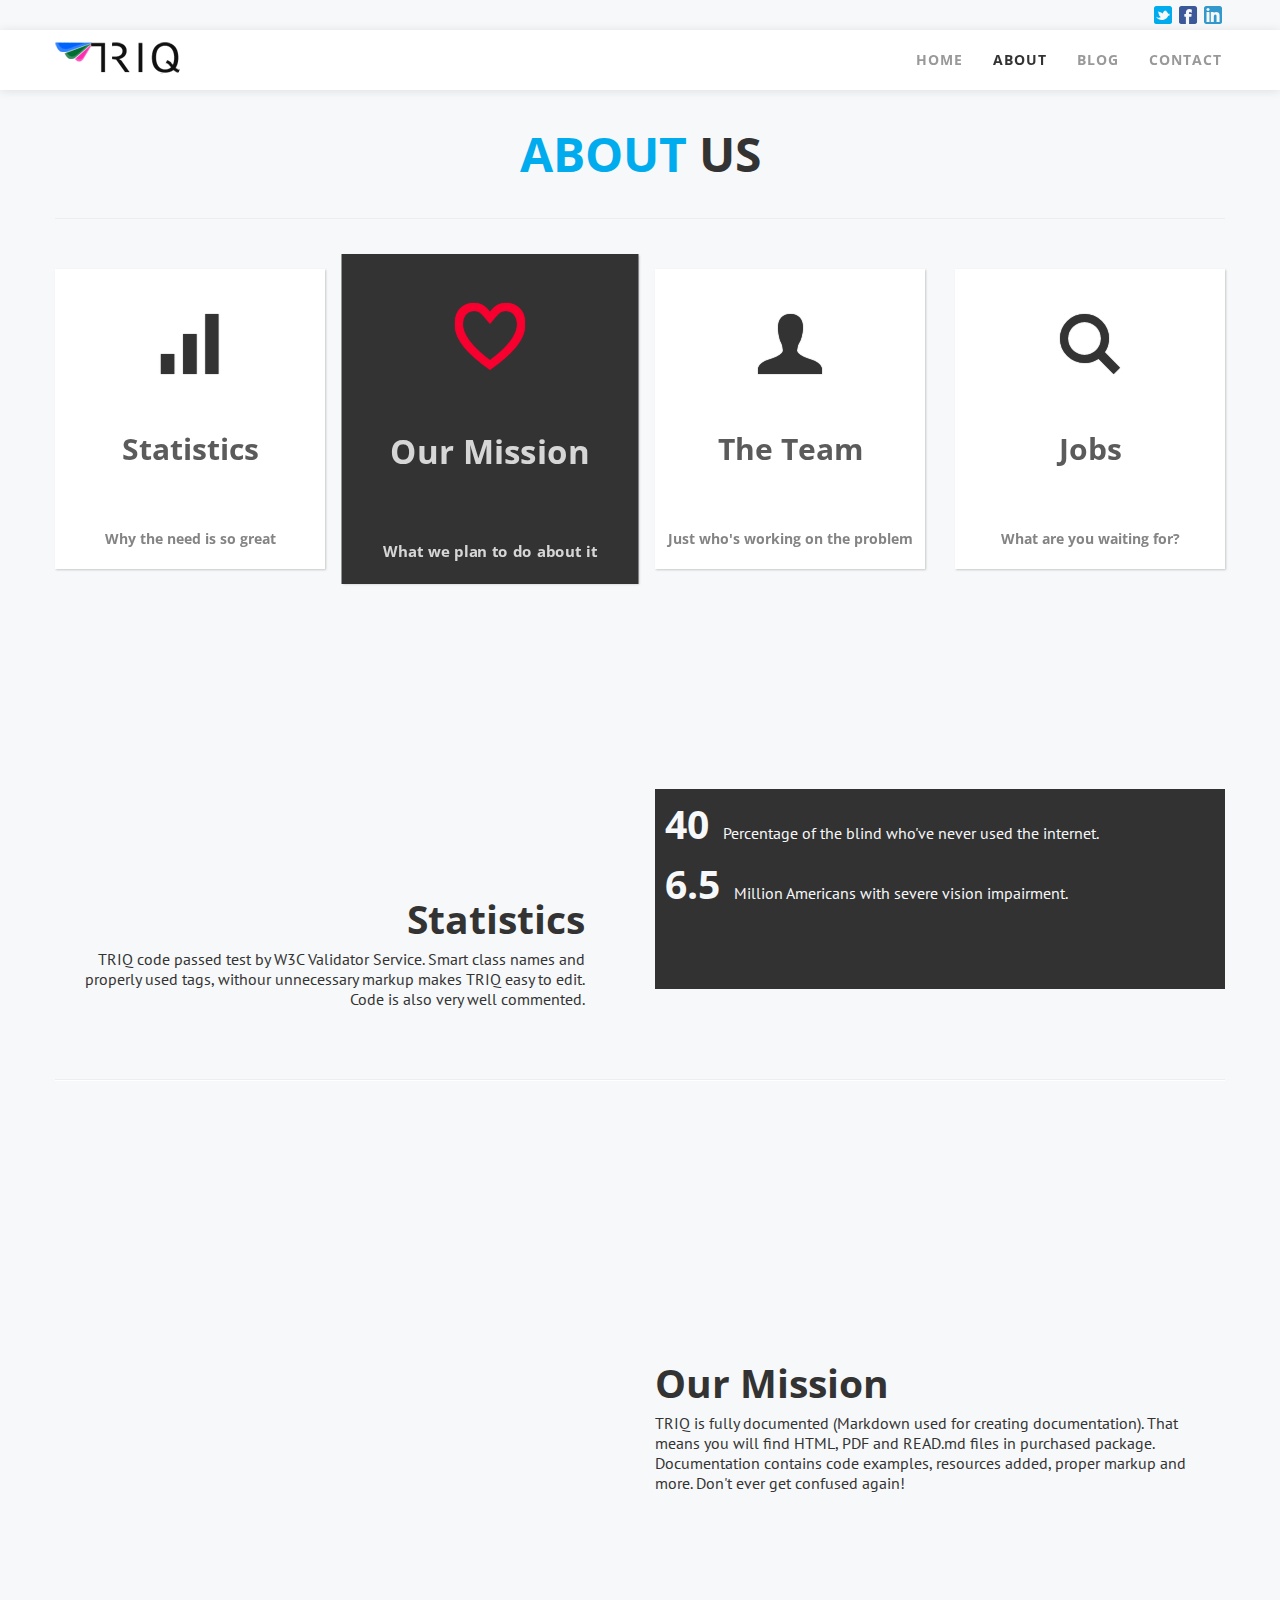
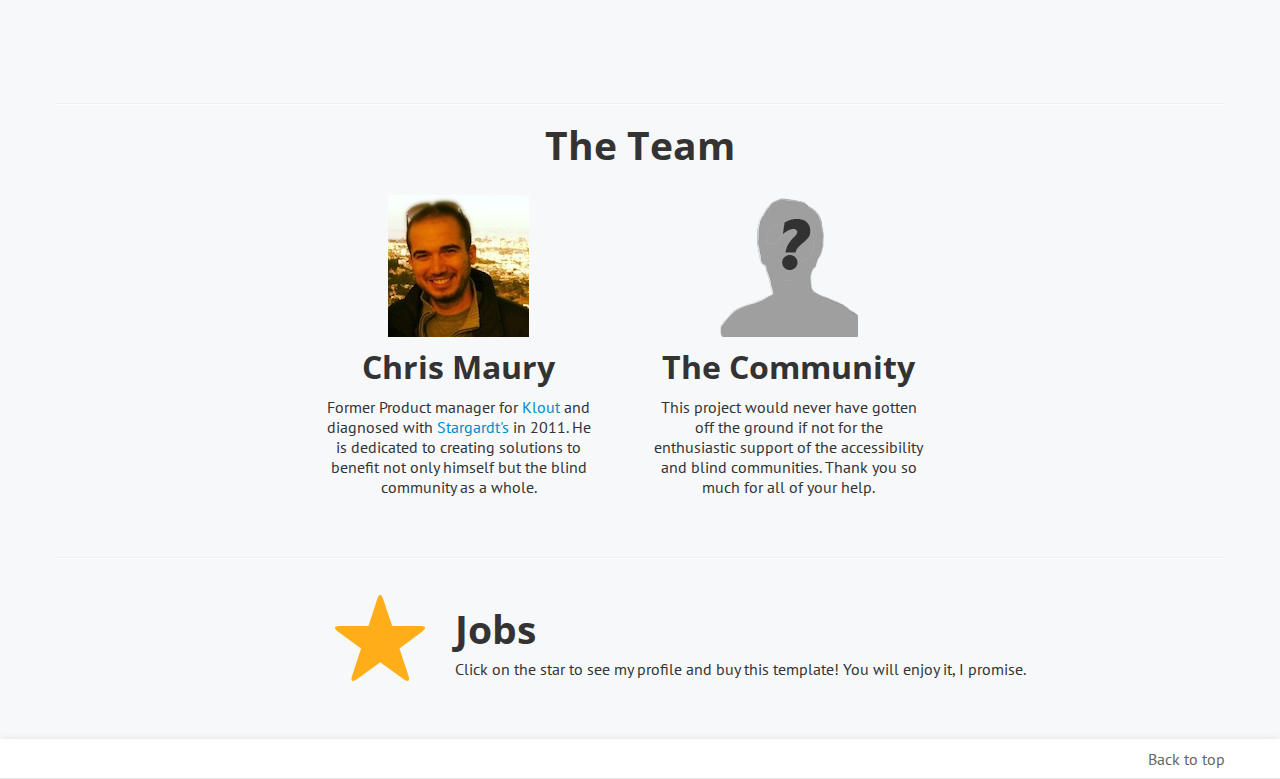
==== commit f5391efd: "css tweaks" ====
--- a/Template/about.html
+++ b/Template/about.html
@@ -112,19 +112,19 @@
 
 	<div class="showcase-container demo">
 		<div id="stats" class="text-wraper">
-      <div class="row">
+      <div class="row-fluid">
         <div class="text demo-1 span6">
-        <h1>Statistics</h1>
-        <p>TRIQ code passed test by W3C Validator Service. Smart class names and properly used tags, withour unnecessary markup makes TRIQ easy to edit. Code is also very well commented.</p>
-      </div>
-      <div id="stats-box" class='pull-right span6'>
-        <div id="stats" class="pull-left">
-          <h1 class="inverted">40</h1> <p class="inverted">Percentage of the blind who've never used the internet.</p>
-          <br>
-          <br>
-          <h1 class="inverted">6.5</h1> <p class="inverted">Million Americans with severe vision impairment.</p>
-        </div> 
-      </div>
+          <h1>Statistics</h1>
+          <p>TRIQ code passed test by W3C Validator Service. Smart class names and properly used tags, withour unnecessary markup makes TRIQ easy to edit. Code is also very well commented.</p>
+        </div>
+        <div id="stats-box" class='span6'>
+          <div id="stats" class="pull-left">
+            <h1 class="inverted">40</h1> <p class="inverted">Percentage of the blind who've never used the internet.</p>
+            <br>
+            <br>
+            <h1 class="inverted">6.5</h1> <p class="inverted">Million Americans with severe vision impairment.</p>
+          </div> 
+        </div>
       </div>
 		</div>
 	</div>
--- a/Template/css/triq.css
+++ b/Template/css/triq.css
@@ -145,7 +145,7 @@
   width: 1170px;
 }
 .showcase-container .text-wraper .text {
-  position: absolute;
+  
   max-width: 50%;
 }
 .showcase-container .text-wraper .text p, .showcase-container .text-wraper .text h1, .showcase-container .text-wraper .text h2, .showcase-container .text-wraper .text h3, .showcase-container .text-wraper .text h4, .showcase-container .text-wraper .text h5 {
--- a/Template/css/demo.css
+++ b/Template/css/demo.css
@@ -3,12 +3,12 @@
 }
 
 #stats-box {
-	
 	height: 200px;
 	margin-top: 140px;
 	background-color: rgb(50,50,50);
 	padding: 15px 0 0 0;
-	max-width: 50%;
+	max-width: 100%;
+	display: block;
 }
 
 #stats {
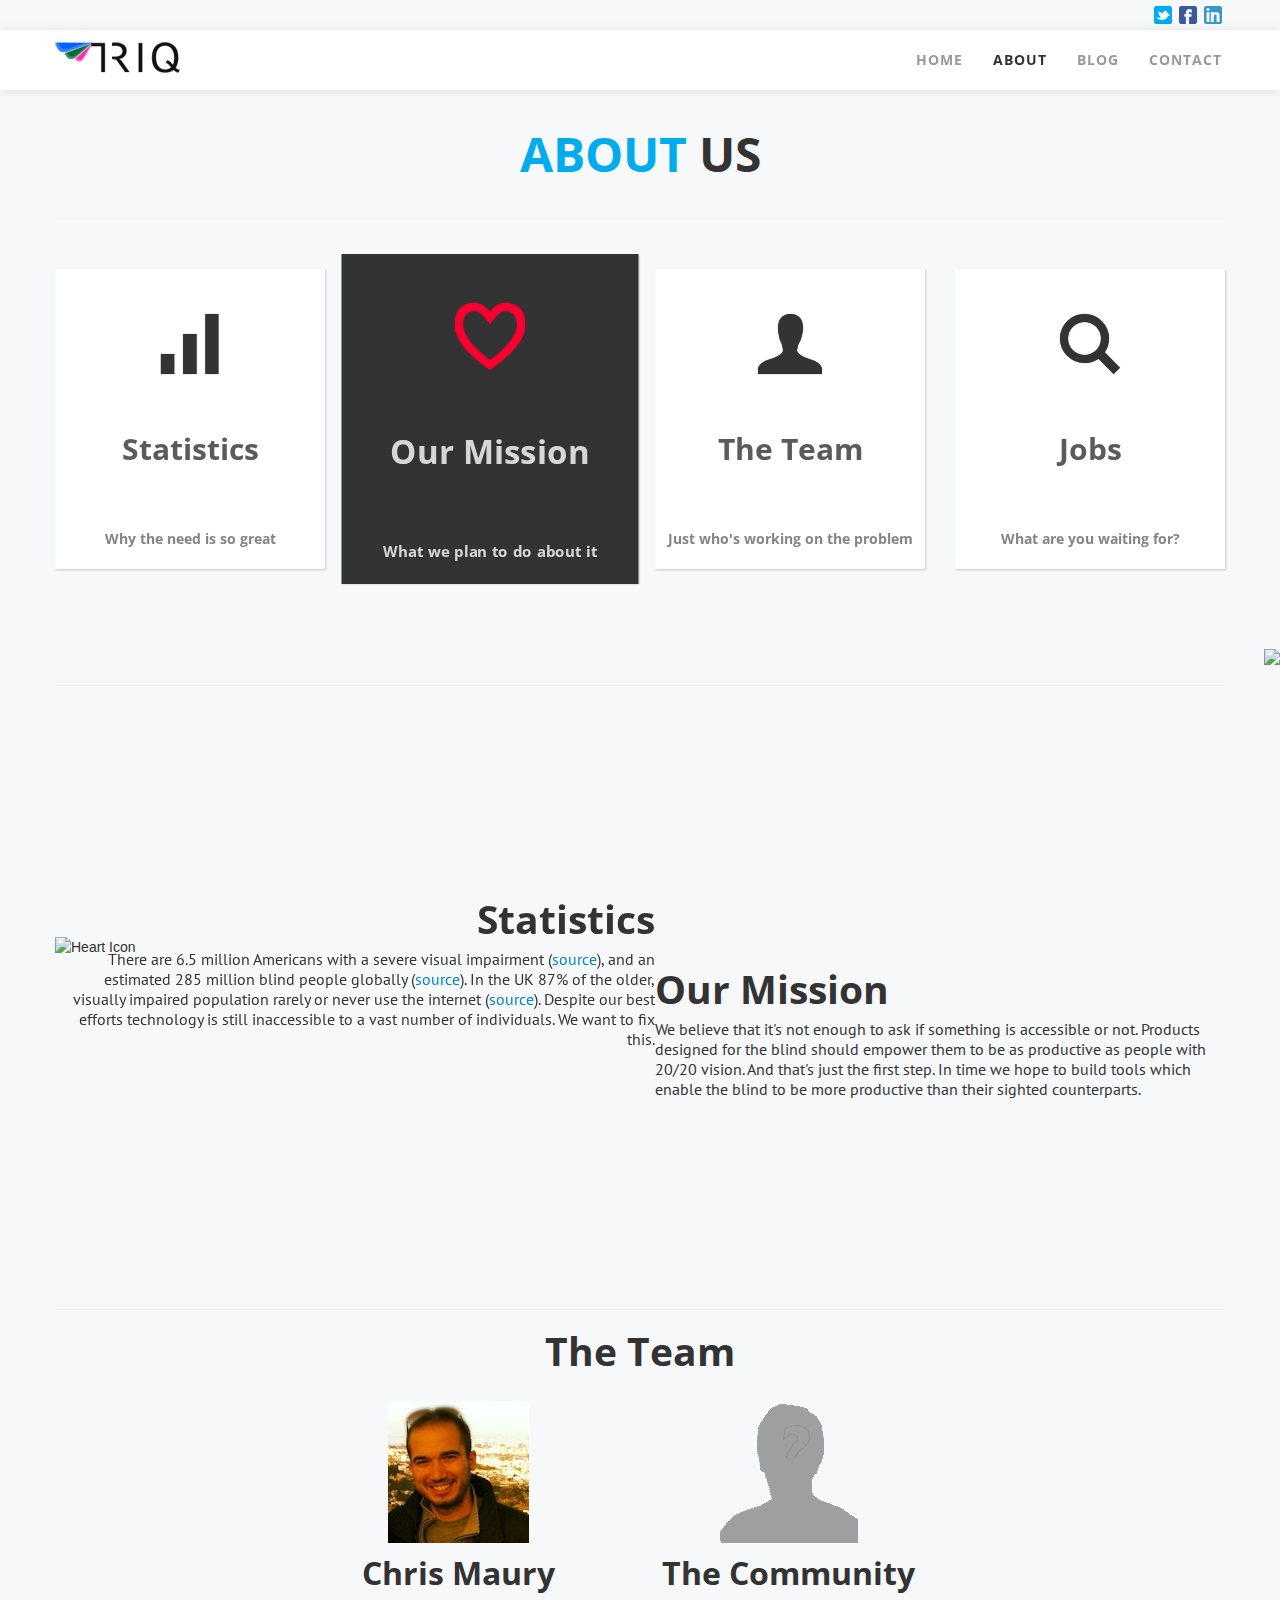
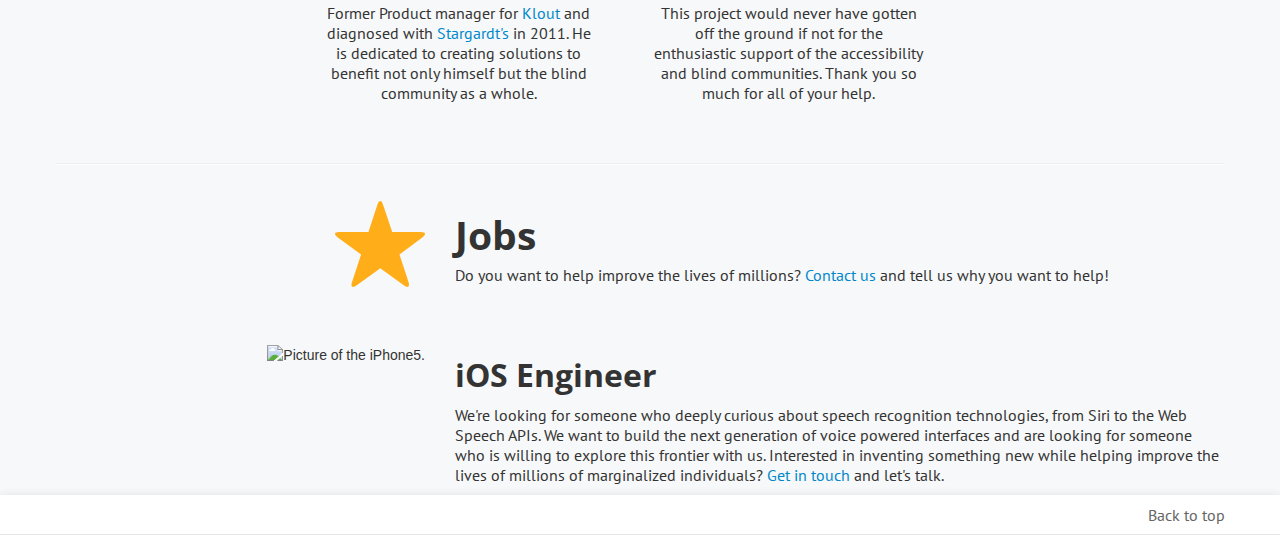
==== commit f5670709: "updated about page" ====
--- a/Template/about.html
+++ b/Template/about.html
@@ -111,33 +111,24 @@
 
 
 	<div class="showcase-container demo">
-		<div id="stats" class="text-wraper">
-      <div class="row-fluid">
-        <div class="text demo-1 span6">
-          <h1>Statistics</h1>
-          <p>TRIQ code passed test by W3C Validator Service. Smart class names and properly used tags, withour unnecessary markup makes TRIQ easy to edit. Code is also very well commented.</p>
-        </div>
-        <div id="stats-box" class='span6'>
-          <div id="stats" class="pull-left">
-            <h1 class="inverted">40</h1> <p class="inverted">Percentage of the blind who've never used the internet.</p>
-            <br>
-            <br>
-            <h1 class="inverted">6.5</h1> <p class="inverted">Million Americans with severe vision impairment.</p>
-          </div> 
-        </div>
-      </div>
-		</div>
-	</div>
-	<div class="clearfix"></div>
+    <div id="stats" class="text-wraper">
+      <div class="text demo-1">
+        <h1>Statistics</h1>
+        <p>There are 6.5 million Americans with a severe visual impairment (<a href="http://factfinder2.census.gov/faces/tableservices/jsf/pages/productview.xhtml?pid=ACS_11_1YR_B18103&prodType=table" target="_blank">source</a>), and an estimated 285 million blind people globally (<a href="http://www.lighthouse.org/research/statistics-on-vision-impairment/prevalence-of-vision-impairment/#worldwide" target="_blank">source</a>). In the UK 87% of the older, visually impaired population rarely or never use the internet (<a href="http://www.4-traders.com/BT-GROUP-PLC-4003616/news/BT-Group-plc-Older-people-with-sight-loss-face-major-disadvantages-not-being-online-15977420/?goback=%2Egde_1605077_member_209217802" target="_blank">source</a>).  Despite our best efforts technology is still inaccessible to a vast number of individuals. We want to fix this.</p>
+      </div>
+    </div>
+    <img id="stats" class="pull-right" src="img/stats.png">
+  </div>
+  <div class="clearfix"></div>
 
 	<div class="container">
 		<hr>
 
 		<div id="mission" class="row demo-2">
-			<div class="span6"></div>
+			<div class="span6"><img src="img/heart.png" alt="Heart Icon"></div>
 			<div class="span6">
 				<h1>Our Mission</h1>
-				<p>TRIQ is fully documented (Markdown used for creating documentation). That means you will find HTML, PDF and READ.md files in purchased package. Documentation contains code examples, resources added, proper markup and more. Don't ever get confused again!</p>
+				<p>We believe that it's not enough to ask if something is accessible or not. Products designed for the blind should empower them to be as productive as people with 20/20 vision. And that's just the first step. In time we hope to build tools which enable the blind to be more productive than their sighted counterparts.</p>
 			</div>
 		</div>
 
@@ -168,9 +159,18 @@
 			<div class="span4"><a href="/contact.html#contact"><i class="icon-websymbols" style="font-size: 86px;">R</i></a></div>
 			<div class="span8">
 				<h1>Jobs</h1>
-				<p>Click on the star to see my profile and buy this template! You will enjoy it, I promise.</p>
+				<p>Do you want to help improve the lives of millions? <a href="/contact.html#contact" target="_blank">Contact us</a> and tell us why you want to help!</p>
 			</div>
-		</div>	
+		</div>
+    <div class="row">
+      <div class="span4">
+        <img class="pull-right" src="img/iOS_jobs.png" alt="Picture of the iPhone5.">
+      </div>
+      <div class="span8">
+        <h2>iOS Engineer</h2>
+        <p>We're looking for someone who deeply curious about speech recognition technologies, from Siri to the Web Speech APIs. We want to build the next generation of voice powered interfaces and are looking for someone who is willing to explore this frontier with us. Interested in inventing something new while helping improve the lives of millions of marginalized individuals? <a href="/contact.html#contact" target="_blank">Get in touch</a> and let's talk.</p>
+      </div>
+    </div>	
 	</div>
 
     <!-- Le Footer -->
--- a/Template/css/triq.css
+++ b/Template/css/triq.css
@@ -145,7 +145,7 @@
   width: 1170px;
 }
 .showcase-container .text-wraper .text {
-  
+  position: absolute;
   max-width: 50%;
 }
 .showcase-container .text-wraper .text p, .showcase-container .text-wraper .text h1, .showcase-container .text-wraper .text h2, .showcase-container .text-wraper .text h3, .showcase-container .text-wraper .text h4, .showcase-container .text-wraper .text h5 {
--- a/Template/css/demo.css
+++ b/Template/css/demo.css
@@ -1,25 +1,3 @@
-.team {
-	padding-bottom: 10px;
-}
-
-#stats-box {
-	height: 200px;
-	margin-top: 140px;
-	background-color: rgb(50,50,50);
-	padding: 15px 0 0 0;
-	max-width: 100%;
-	display: block;
-}
-
-#stats {
-}
-
-.inverted {
-  color: rgb(247,248,249);
-  padding-left: 10px;
-  display: inline;
-}
-
 .demo-1 {
 	margin-top: 240px;
 	text-align: right;
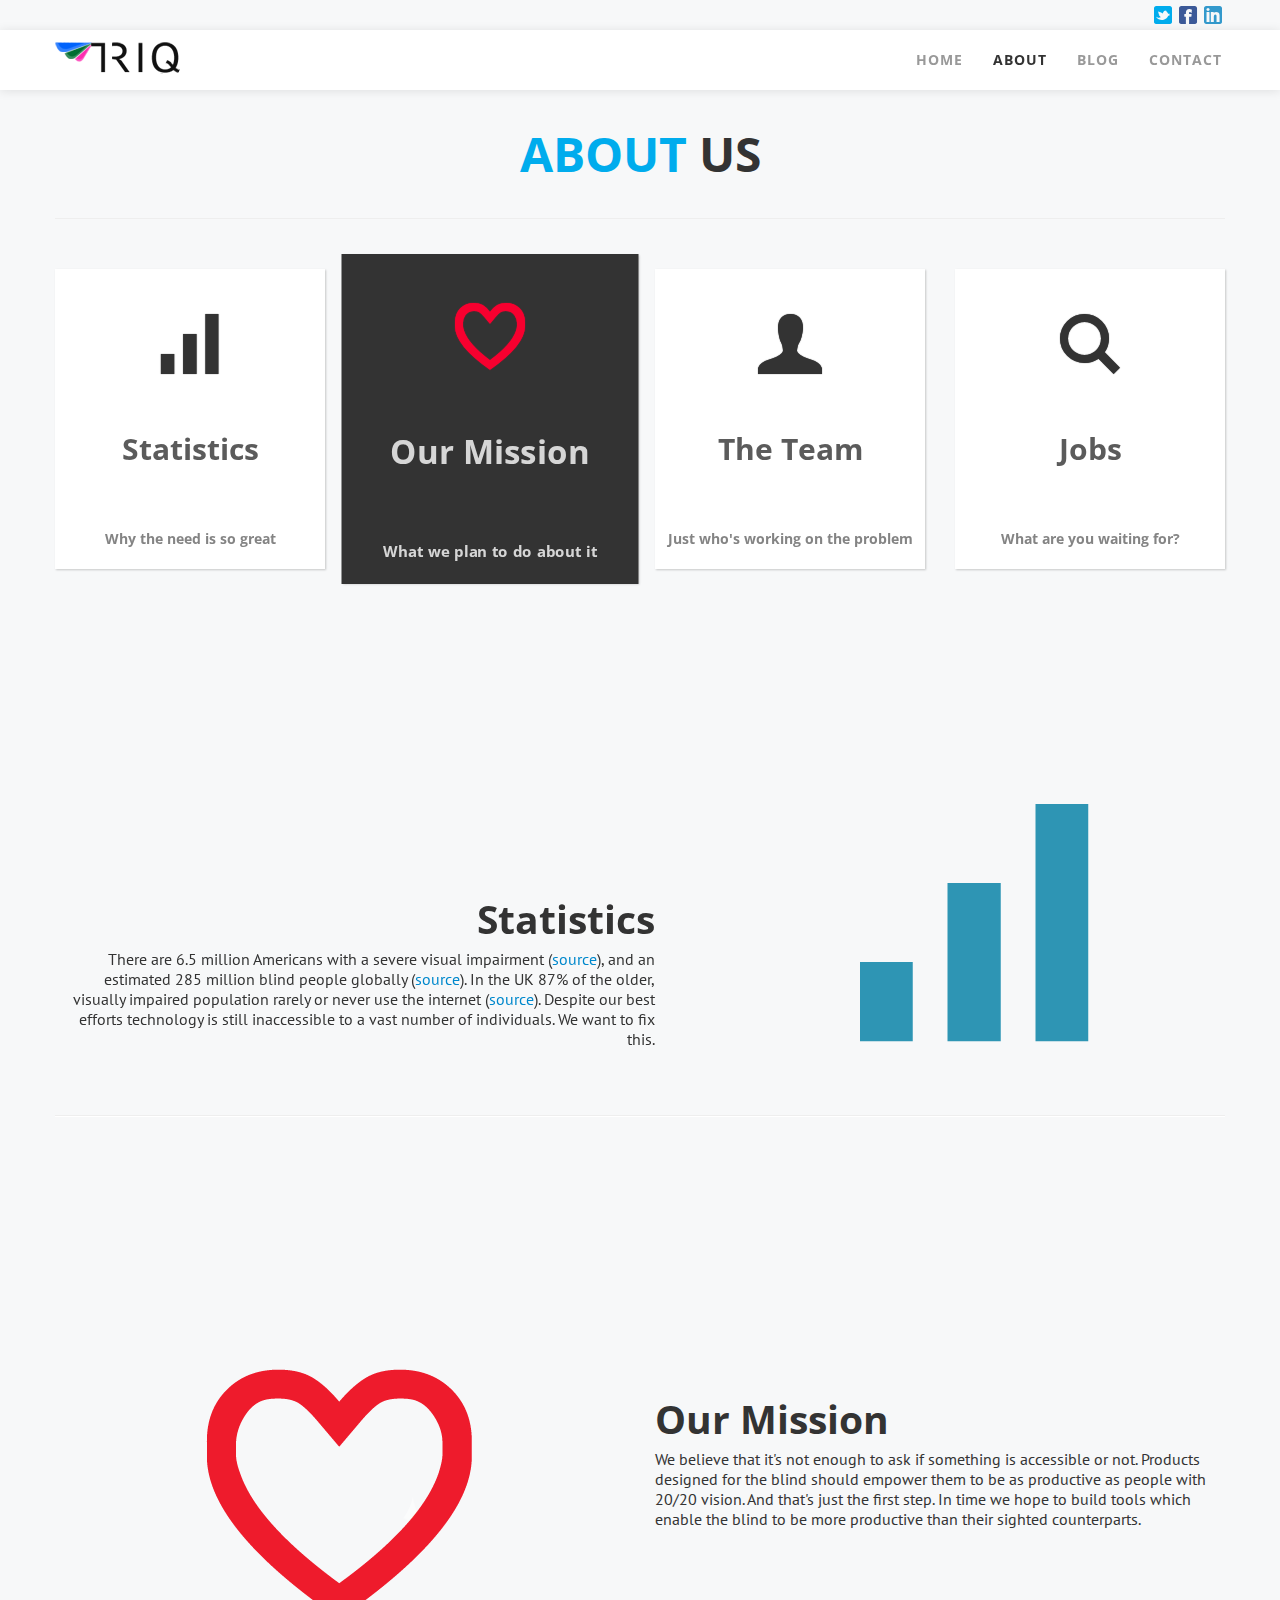
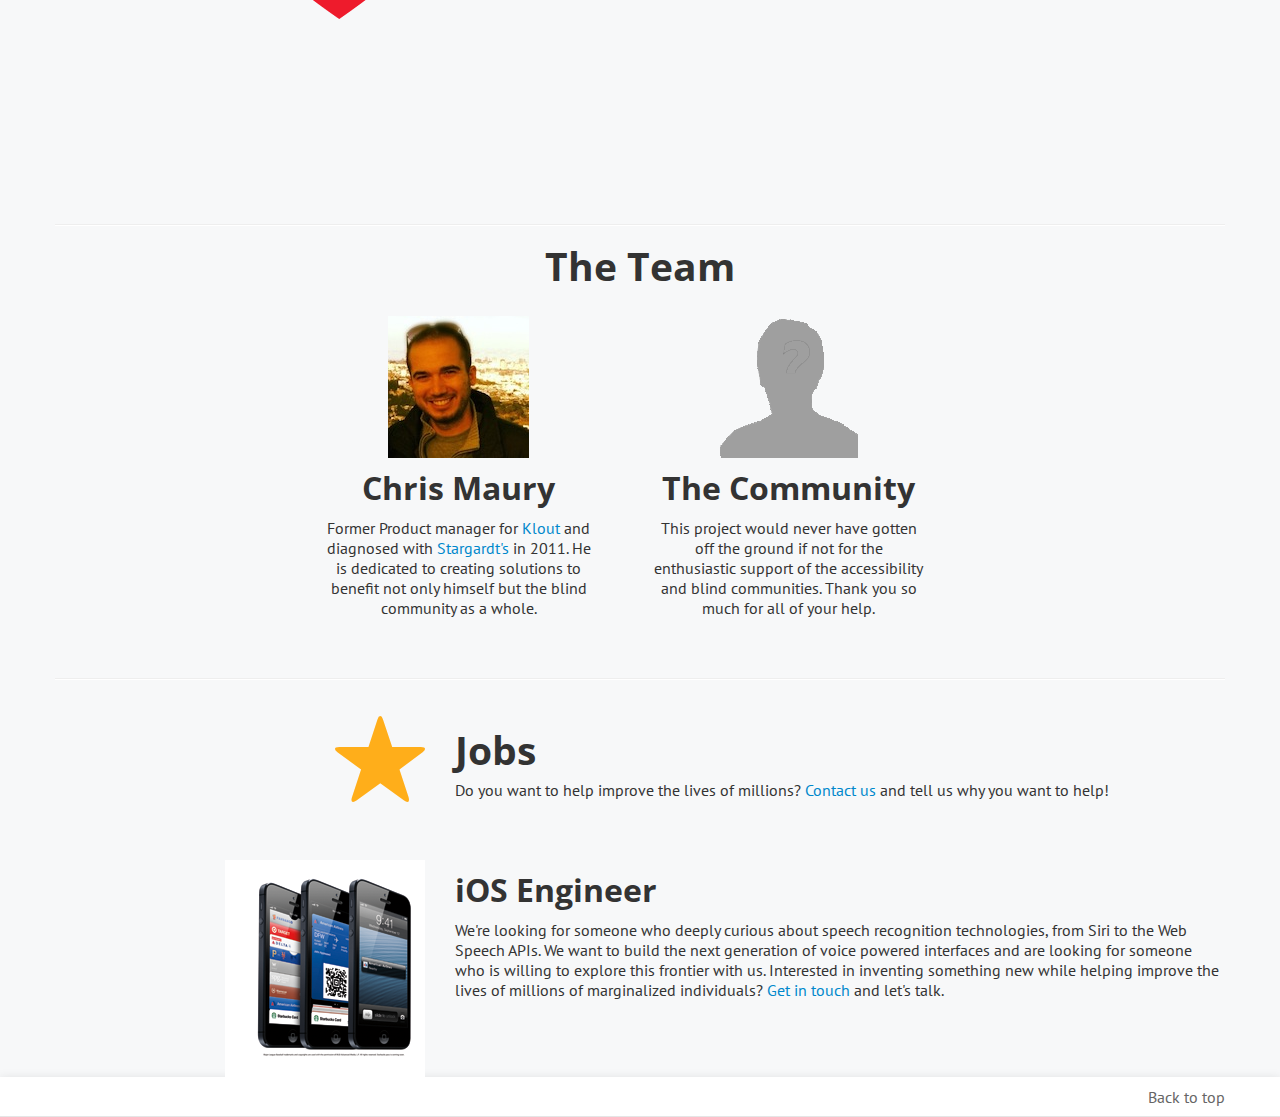
==== commit ef6928ba: "forms now writing to local files" ====
--- a/Template/about.html
+++ b/Template/about.html
@@ -38,9 +38,9 @@
 
         <div class="pull-right">
             <p>
-                <a href="#"><i class="icon-twitter-sign color-twitter"></i></a>
-                <a href="#"><i class="icon-facebook-sign color-facebook"></i></a>
-                <a href="#"><i class="icon-linkedin-sign color-linkedin"></i></a>
+                <a href="#"><i class="icon-twitter-sign color-twitter" title="twitter"></i></a>
+                <a href="#"><i class="icon-facebook-sign color-facebook"title="facebook"></i></a>
+                <a href="#"><i class="icon-linkedin-sign color-linkedin" title="LinkedIn"></i></a>
             </p>
         </div>
 
@@ -53,7 +53,7 @@
         <div class="container">
           <a class="brand" href="/"><img src="logo.png" alt="TRIQ template"></a>
           <a href="#footer-nav" class="btn btn-simple visible-phone pull-right">Menu</a>
-          <ul class="nav pull-right hidden-phone">
+          <ul class="nav pull-right hidden-phone" title="Navigation Menu">
             <li><a href="index.html">Home</a></li>
             <li class="active"><a href="about.html">About</a></li>
             <li><a href="blog.html">Blog</a></li>
@@ -141,7 +141,7 @@
           <div class="span3">
             <img src="img/profile.jpg" alt="Chris Maury's headshot">
             <h2>Chris Maury</h2>
-            <p>Former Product manager for <a href="http://klout.com"target="_blank">Klout</a> and diagnosed with <a href="http://wikipedia.org/wiki/Stargardt_disease" target="_blank">Stargardt's</a> in 2011. He is dedicated to creating solutions to benefit not only himself but the blind community as a whole.</p>
+            <p>Former Product manager for <a href="http://klout.com"target="_blank" alt="visit klout.com">Klout</a> and diagnosed with <a href="http://wikipedia.org/wiki/Stargardt_disease" target="_blank">Stargardt's</a> in 2011. He is dedicated to creating solutions to benefit not only himself but the blind community as a whole.</p>
           </div>
         </li>
 				<li>
@@ -177,7 +177,7 @@
     <div class="background-white footer">
       <div class="container">
         <p class="pull-right"><a id="toplink" href="#">Back to top</a></p>
-        <ul id="footer-nav" class="nav visible-phone">
+        <ul id="footer-nav" class="nav visible-phone" title="Navigation Menu">
           <hr>
           <h3 class="centered">Menu</h3>
           <li class="active"><a href="index.html">Home</a></li>
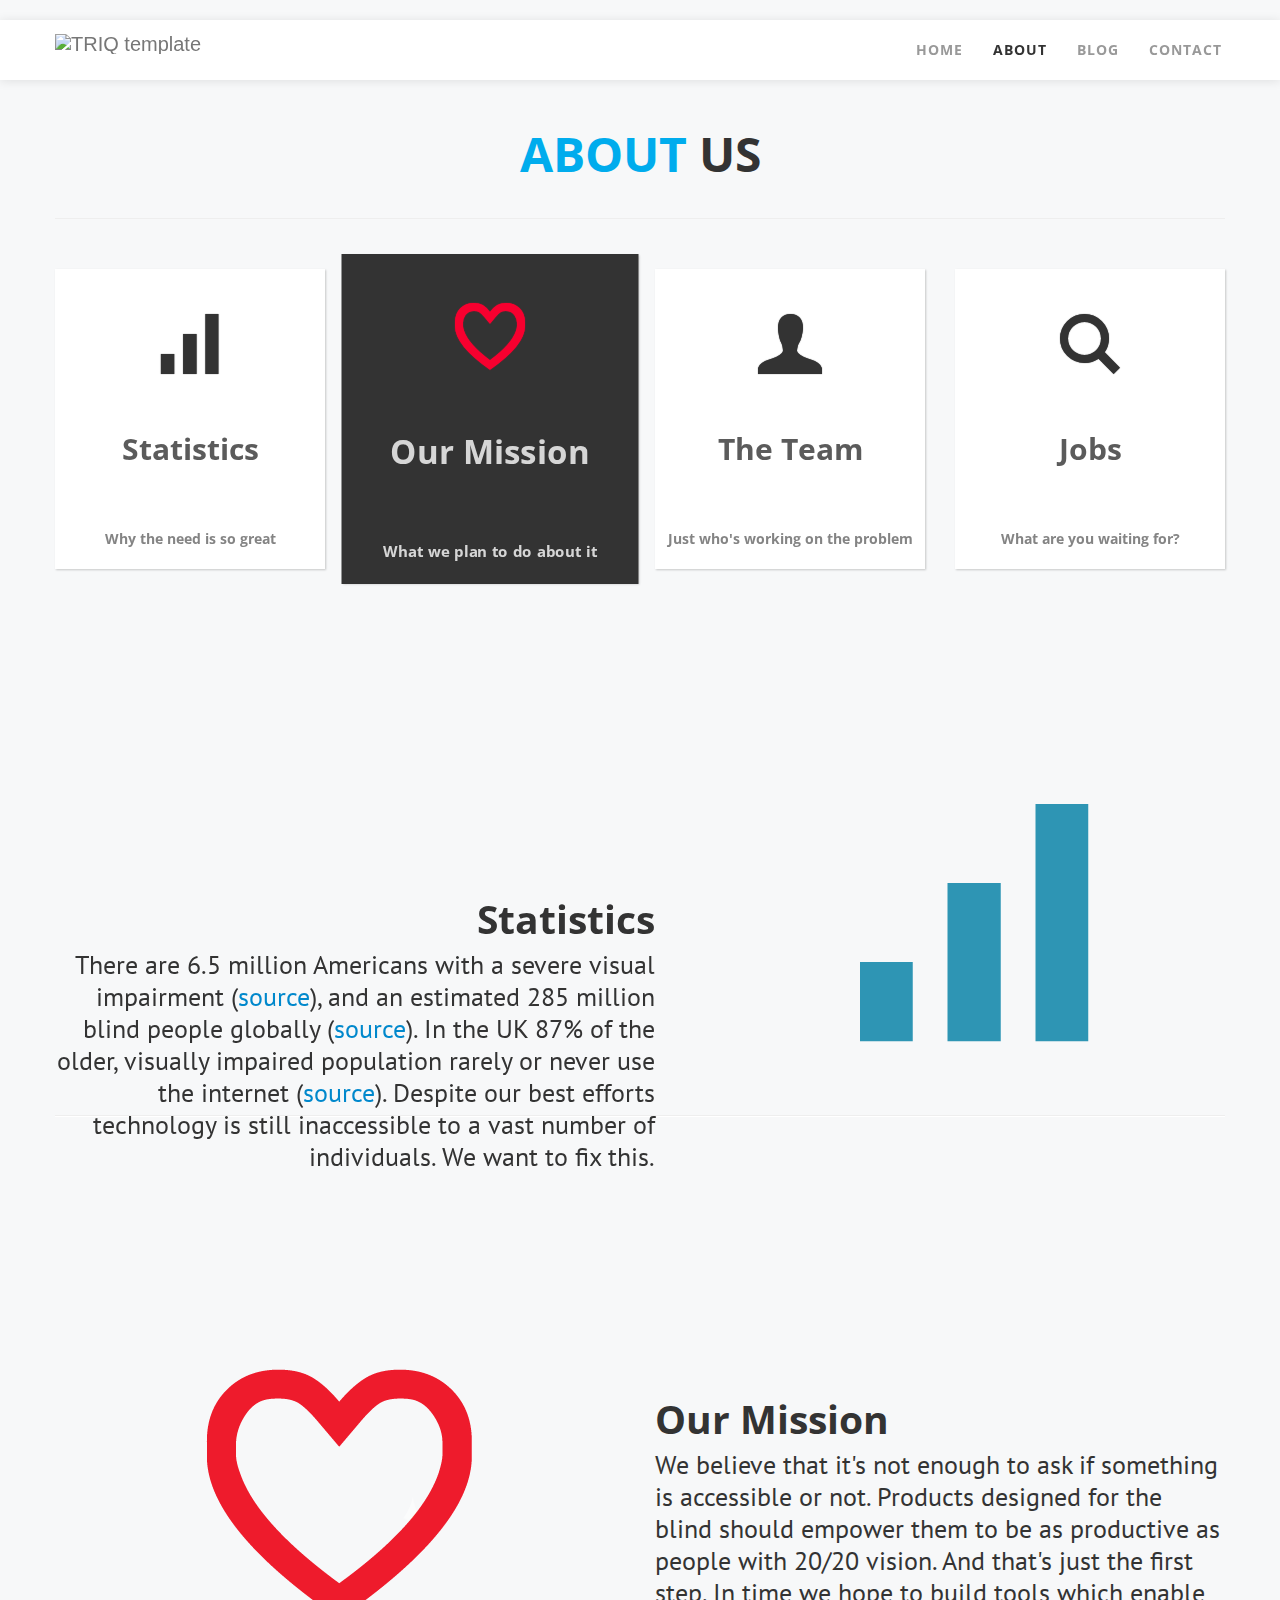
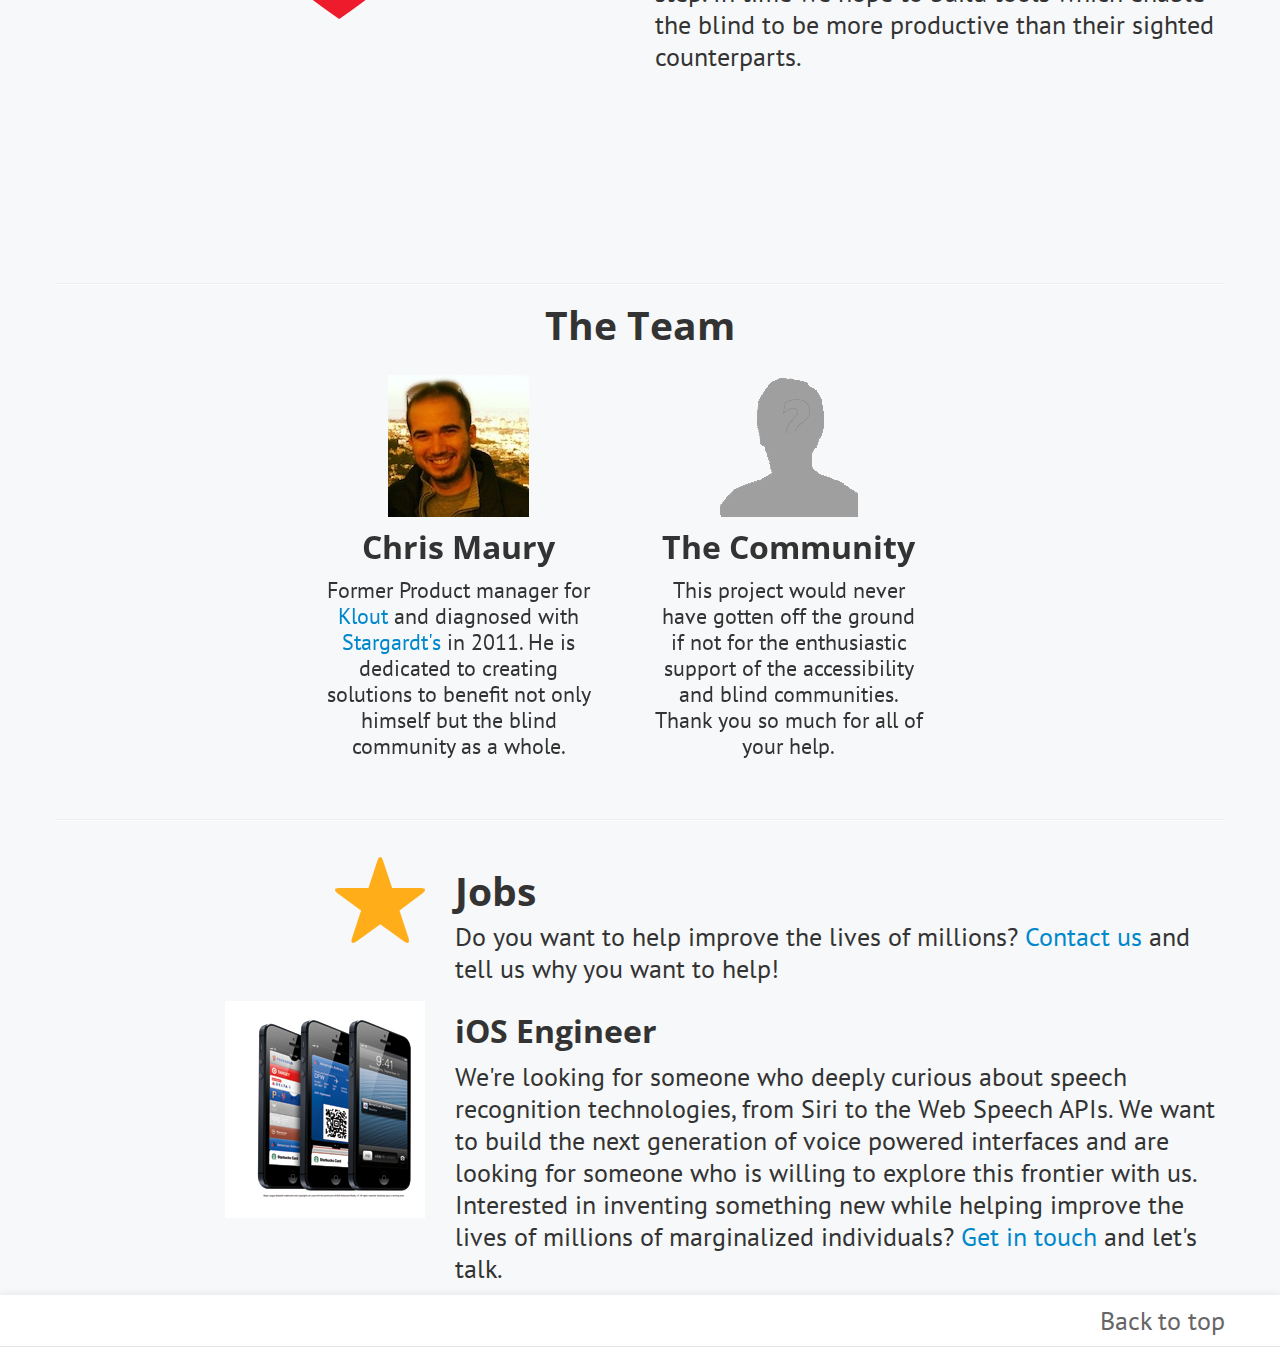
==== commit 1a635b99: "adding logo" ====
--- a/Template/about.html
+++ b/Template/about.html
@@ -34,24 +34,14 @@
 
     <!-- Le before-navbar info -->
     <div class="before-navbar">
-      <div class="container">
-
-        <div class="pull-right">
-            <p>
-                <a href="#"><i class="icon-twitter-sign color-twitter" title="twitter"></i></a>
-                <a href="#"><i class="icon-facebook-sign color-facebook"title="facebook"></i></a>
-                <a href="#"><i class="icon-linkedin-sign color-linkedin" title="LinkedIn"></i></a>
-            </p>
-        </div>
-
-      </div>
+      <br>
     </div>
 
     <!-- Le TRIQ navigation -->
     <div class="navbar navbar-fixed-top">
       <div class="navbar-inner">
         <div class="container">
-          <a class="brand" href="/"><img src="logo.png" alt="TRIQ template"></a>
+          <a class="brand" href="/"><img src="img/logo2.png" alt="TRIQ template"></a>
           <a href="#footer-nav" class="btn btn-simple visible-phone pull-right">Menu</a>
           <ul class="nav pull-right hidden-phone" title="Navigation Menu">
             <li><a href="index.html">Home</a></li>
@@ -87,7 +77,7 @@
 	                </a>
 	            </li>
 	            <li class="span3">
-	                <a href="#team">
+	                <a href="#teams">
 	                    <span class="ca-icon">U</span>
 	                    <div class="ca-content">
 	                        <h2 class="ca-main">The Team</h2>
@@ -123,19 +113,21 @@
 
 	<div class="container">
 		<hr>
-
-		<div id="mission" class="row demo-2">
+    <div id="mission"></div>
+		<div id="mission2" class="row demo-2">
 			<div class="span6"><img src="img/heart.png" alt="Heart Icon"></div>
 			<div class="span6">
 				<h1>Our Mission</h1>
 				<p>We believe that it's not enough to ask if something is accessible or not. Products designed for the blind should empower them to be as productive as people with 20/20 vision. And that's just the first step. In time we hope to build tools which enable the blind to be more productive than their sighted counterparts.</p>
 			</div>
 		</div>
+    
 
 		<hr>
+    <div id="teams" style="position: relative; top: -85px;"></div>
 		<h1 id="team" class="centered">The Team</h1>
 		<br>
-		<div class="ul-centered">
+		<div class="ul-centered team">
 			<ul class="unstyled pagination-centered thumbnails browsers">
 				<li>
           <div class="span3">
--- a/Template/css/triq.css
+++ b/Template/css/triq.css
@@ -830,7 +830,8 @@
 
 p {
   font-family: 'PT Sans', Helvetica, Arial, sans-serif;
-  font-size: 16px;
+  font-size: 26px;
+  line-height: 32px;
 }
 
 .centered {
@@ -890,9 +891,17 @@
   font-size: 36px;
 }
 .featured p {
-  font-size: 18px;
+  font-size: 26px;
   font-family: 'PT Sans', Helvetica, sans-serif;
   line-height: 32px;
+}
+.team p {
+  font-size: 22px;
+  line-height: 26px;
+}
+
+.featured a {
+  font-family: 'PT Sans', Helvetica, Arial, sans-serif;
 }
 
 .testimonials h1, .testimonials h2, .testimonials h3, .testimonials h4, .testimonials h5 {
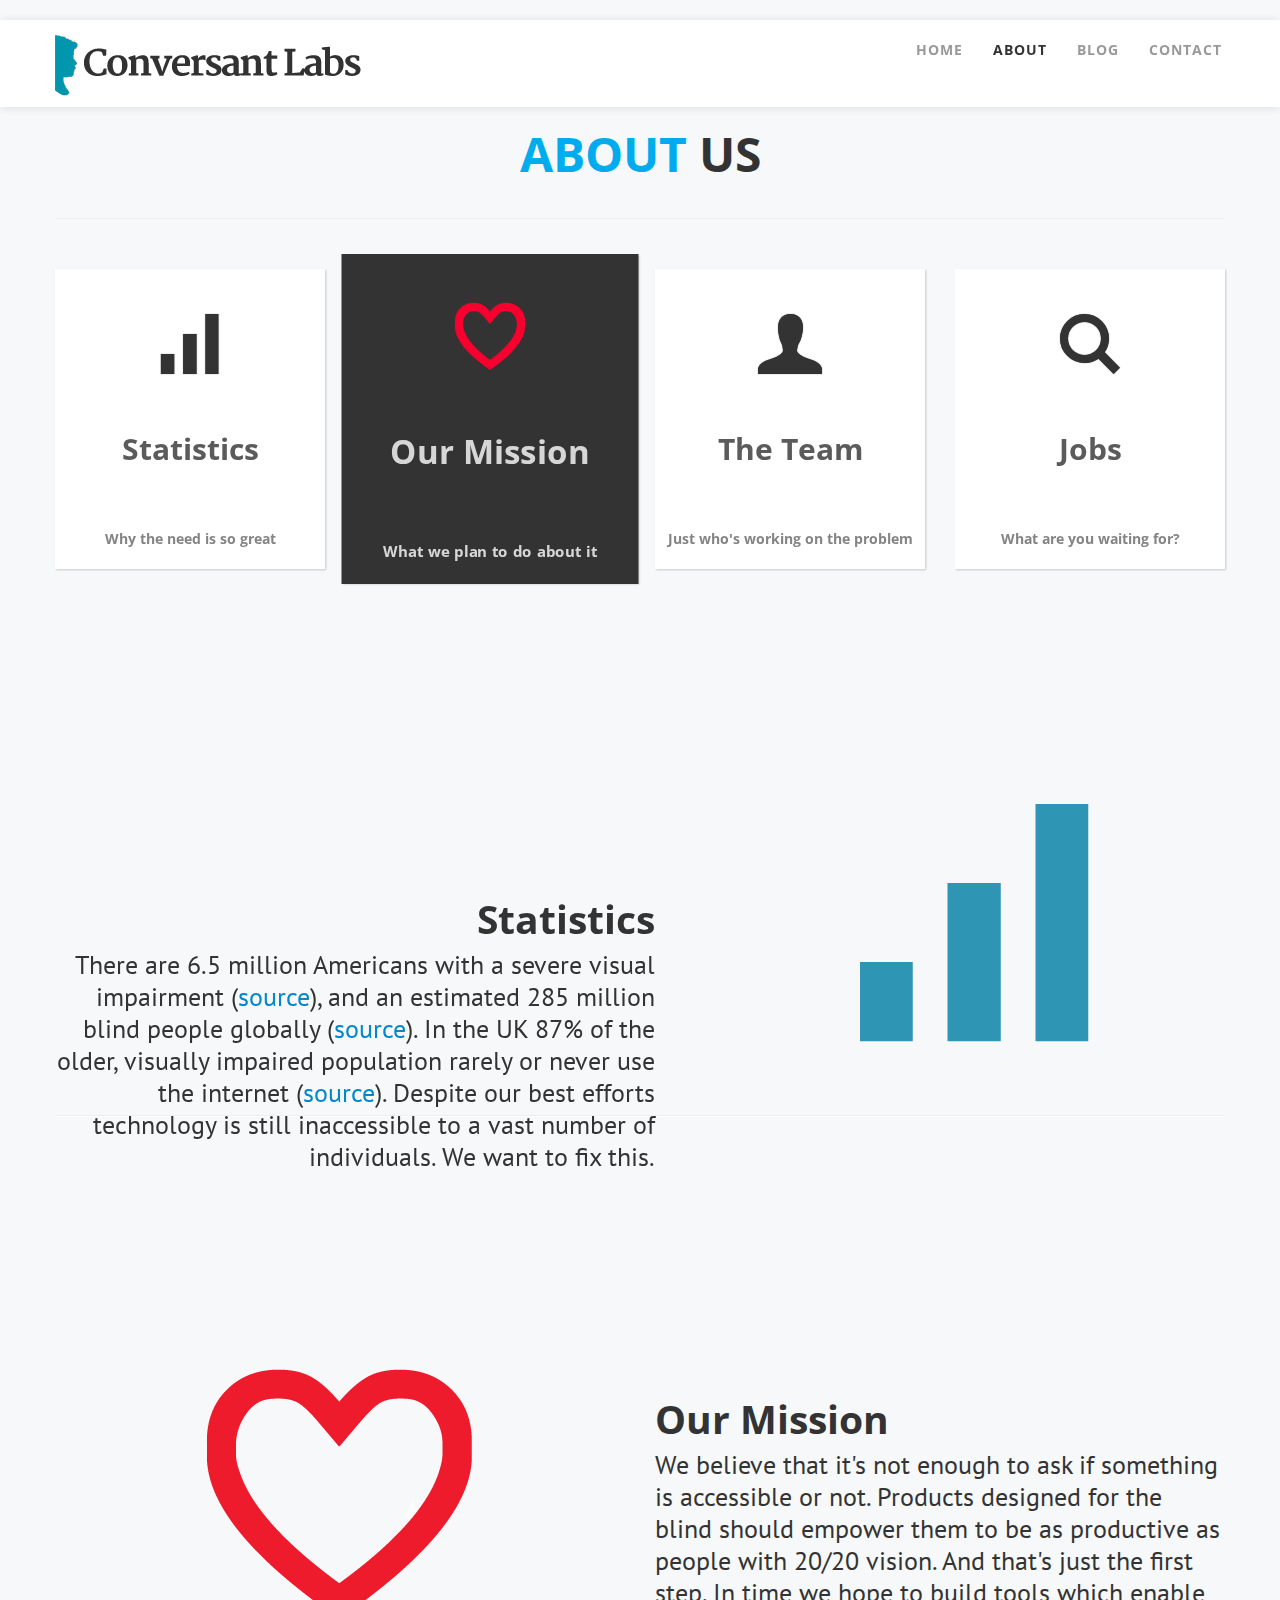
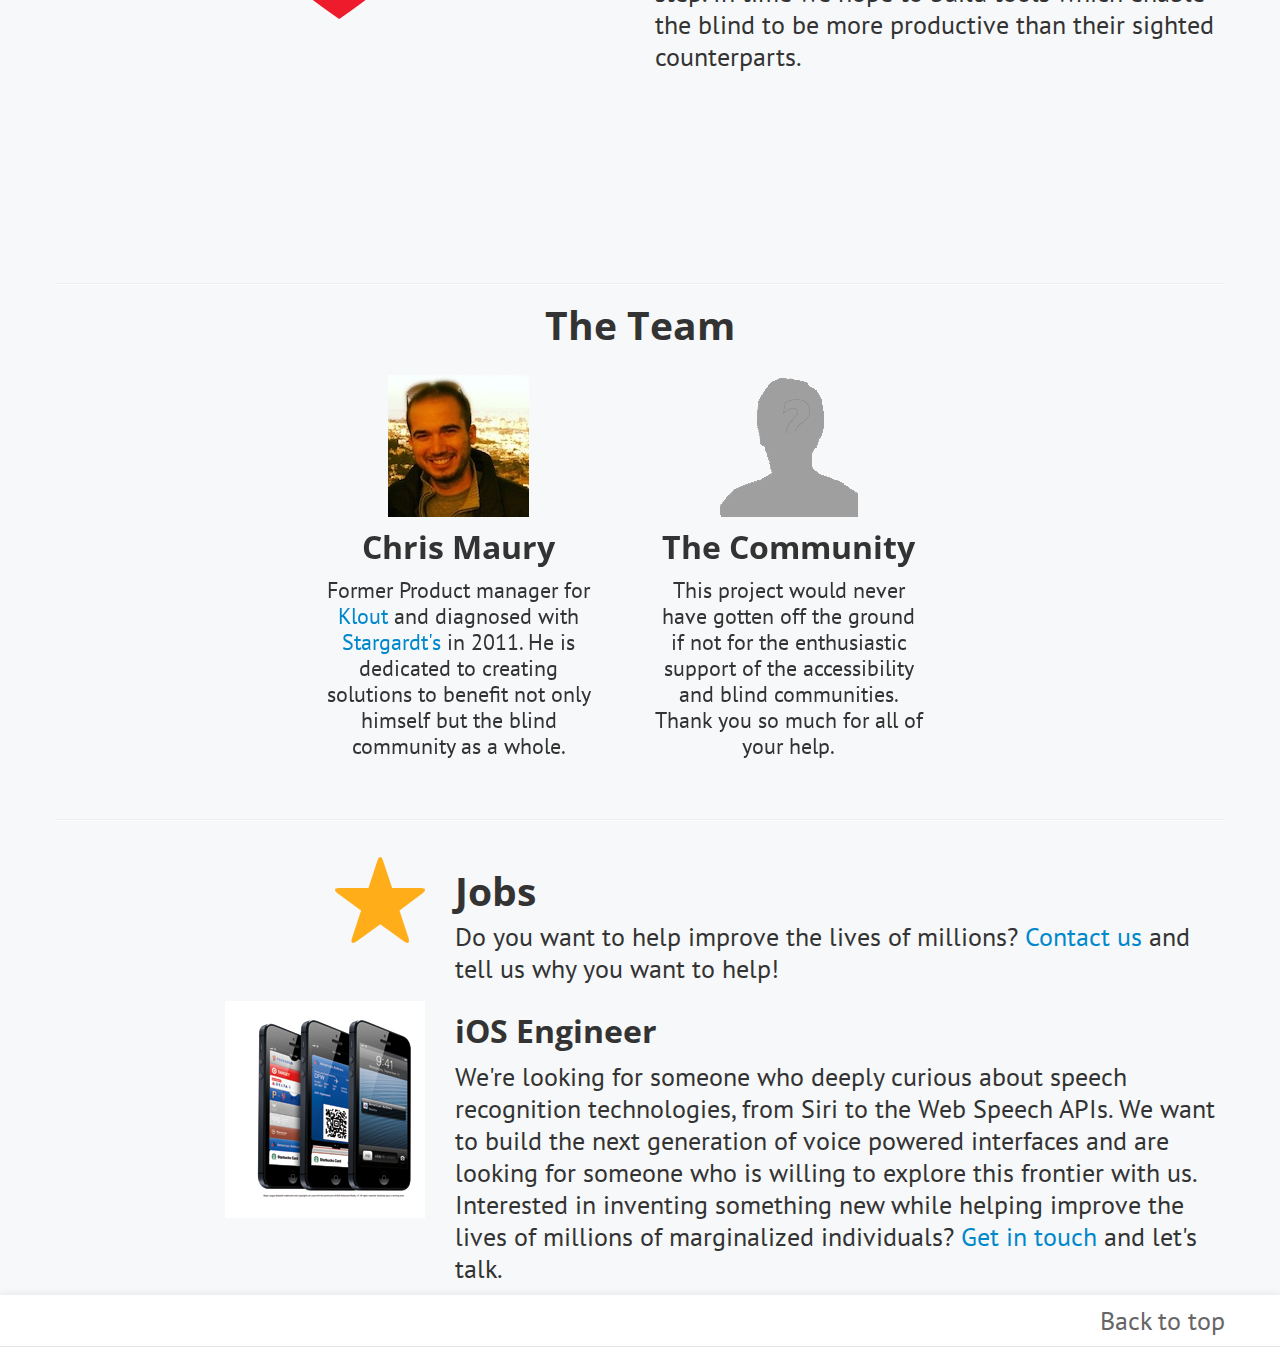
==== commit 3a0b3b10: "updating links for tumblr" ====
--- a/Template/about.html
+++ b/Template/about.html
@@ -46,7 +46,7 @@
           <ul class="nav pull-right hidden-phone" title="Navigation Menu">
             <li><a href="index.html">Home</a></li>
             <li class="active"><a href="about.html">About</a></li>
-            <li><a href="blog.html">Blog</a></li>
+            <li><a href="http://blog.conversantlabs.com">Blog</a></li>
             <li><a href="contact.html">Contact</a></li>
           </ul>
         </div>
--- a/Template/css/triq.css
+++ b/Template/css/triq.css
@@ -893,7 +893,7 @@
 .featured p {
   font-size: 26px;
   font-family: 'PT Sans', Helvetica, sans-serif;
-  line-height: 32px;
+  line-height: 28px;
 }
 .team p {
   font-size: 22px;
@@ -902,6 +902,7 @@
 
 .featured a {
   font-family: 'PT Sans', Helvetica, Arial, sans-serif;
+  font-size: 22px;
 }
 
 .testimonials h1, .testimonials h2, .testimonials h3, .testimonials h4, .testimonials h5 {
